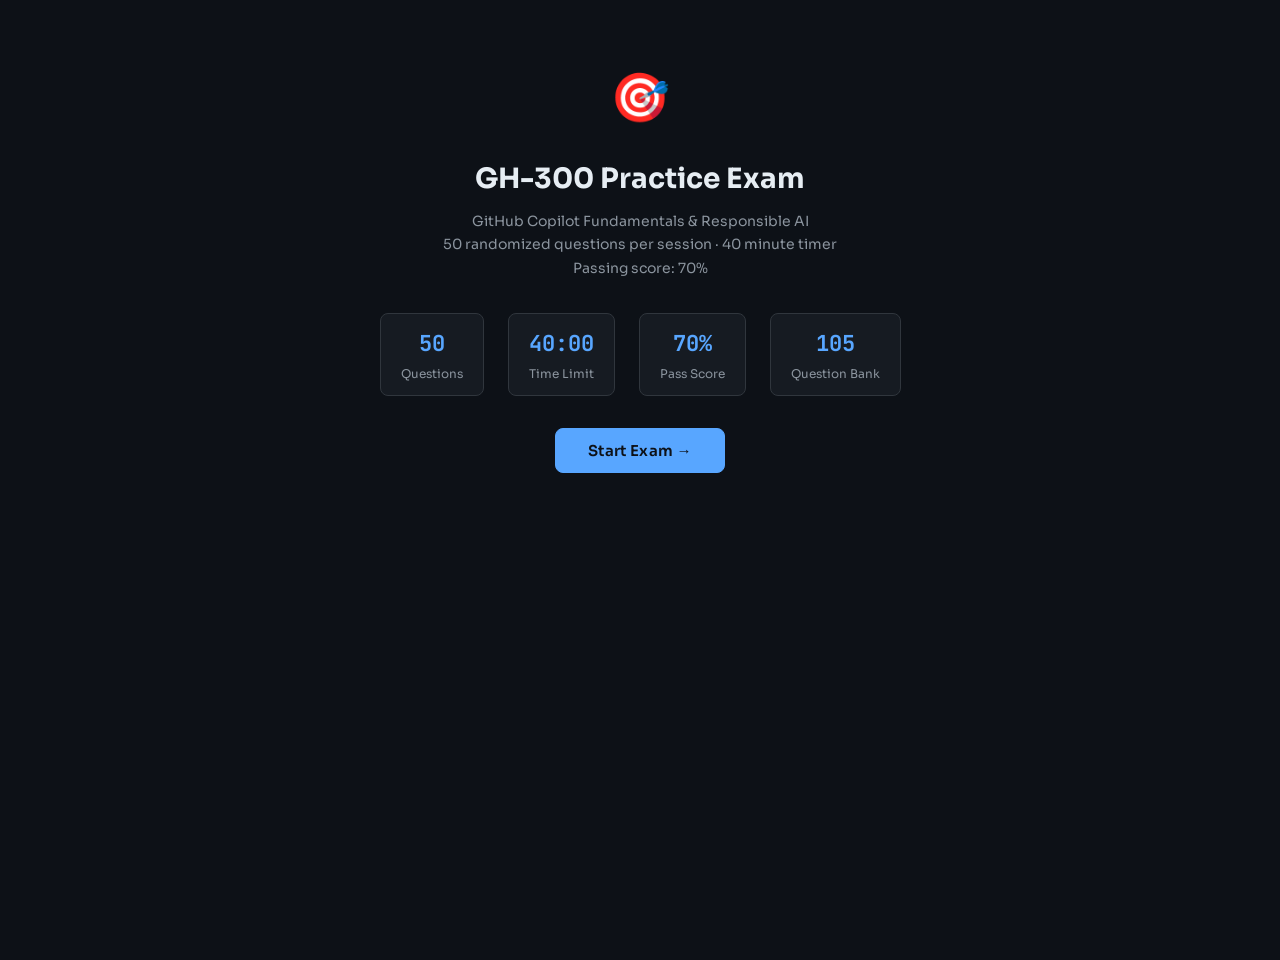
==== exam.html @ 6e31e79d "Initial commit - exam app with questions" ====
<!DOCTYPE html>
<html lang="en">

<head>
  <meta charset="UTF-8">
  <meta name="viewport" content="width=device-width, initial-scale=1.0">
  <title>GH-300 GitHub Copilot Certification Exam</title>
  <style>
    @import url('https://fonts.googleapis.com/css2?family=JetBrains+Mono:wght@400;500;700&family=Sora:wght@300;400;600;700&display=swap');

    :root {
      --bg: #0d1117;
      --surface: #161b22;
      --surface2: #1c2128;
      --border: #30363d;
      --accent: #58a6ff;
      --accent2: #3fb950;
      --danger: #f85149;
      --warning: #e3b341;
      --text: #e6edf3;
      --muted: #8b949e;
      --radius: 8px;
    }

    * {
      box-sizing: border-box;
      margin: 0;
      padding: 0;
    }

    body {
      font-family: 'Sora', sans-serif;
      background: var(--bg);
      color: var(--text);
      min-height: 100vh;
      line-height: 1.6;
    }

    /* ── HEADER ── */
    header {
      background: var(--surface);
      border-bottom: 1px solid var(--border);
      padding: 12px 24px;
      display: flex;
      align-items: center;
      justify-content: space-between;
      position: sticky;
      top: 0;
      z-index: 100;
    }

    .logo {
      font-family: 'JetBrains Mono', monospace;
      font-size: 13px;
      color: var(--muted);
      display: flex;
      align-items: center;
      gap: 8px;
    }

    .logo span {
      color: var(--accent);
      font-weight: 700;
    }

    .header-right {
      display: flex;
      align-items: center;
      gap: 20px;
    }

    /* ── TIMER ── */
    #timer-box {
      font-family: 'JetBrains Mono', monospace;
      font-size: 22px;
      font-weight: 700;
      color: var(--accent2);
      background: var(--surface2);
      border: 1px solid var(--border);
      padding: 6px 16px;
      border-radius: var(--radius);
      letter-spacing: 2px;
      transition: color .3s, border-color .3s;
    }

    #timer-box.warning {
      color: var(--warning);
      border-color: var(--warning);
    }

    #timer-box.danger {
      color: var(--danger);
      border-color: var(--danger);
      animation: pulse 1s infinite;
    }

    @keyframes pulse {

      0%,
      100% {
        opacity: 1
      }

      50% {
        opacity: .5
      }
    }

    /* ── PROGRESS ── */
    .progress-wrap {
      display: flex;
      align-items: center;
      gap: 10px;
      font-size: 13px;
      color: var(--muted);
    }

    .progress-bar-outer {
      width: 120px;
      height: 6px;
      background: var(--border);
      border-radius: 99px;
      overflow: hidden;
    }

    .progress-bar-inner {
      height: 100%;
      background: var(--accent);
      border-radius: 99px;
      transition: width .4s ease;
    }

    /* ── MAIN CONTAINER ── */
    main {
      max-width: 860px;
      margin: 0 auto;
      padding: 32px 20px 80px;
    }

    /* ── QUESTION CARD ── */
    .q-card {
      background: var(--surface);
      border: 1px solid var(--border);
      border-radius: 12px;
      padding: 28px;
      margin-bottom: 20px;
      animation: fadeIn .25s ease;
    }

    @keyframes fadeIn {
      from {
        opacity: 0;
        transform: translateY(6px)
      }

      to {
        opacity: 1;
        transform: none
      }
    }

    .q-header {
      display: flex;
      align-items: flex-start;
      gap: 14px;
      margin-bottom: 18px;
    }

    .q-num {
      font-family: 'JetBrains Mono', monospace;
      font-size: 11px;
      font-weight: 700;
      color: var(--accent);
      background: rgba(88, 166, 255, .12);
      border: 1px solid rgba(88, 166, 255, .25);
      border-radius: 5px;
      padding: 3px 8px;
      white-space: nowrap;
      margin-top: 2px;
    }

    .q-text {
      font-size: 15px;
      font-weight: 600;
      color: var(--text);
      line-height: 1.55;
      flex: 1;
    }

    .q-badge {
      font-size: 10px;
      background: rgba(227, 179, 65, .15);
      color: var(--warning);
      border: 1px solid rgba(227, 179, 65, .3);
      border-radius: 4px;
      padding: 2px 7px;
      white-space: nowrap;
      margin-top: 3px;
      font-weight: 600;
    }

    /* ── OPTIONS ── */
    .options {
      display: flex;
      flex-direction: column;
      gap: 9px;
    }

    .option {
      display: flex;
      align-items: center;
      gap: 12px;
      padding: 11px 14px;
      border: 1px solid var(--border);
      border-radius: var(--radius);
      cursor: pointer;
      transition: all .18s ease;
      user-select: none;
      font-size: 14px;
      color: var(--text);
      background: var(--bg);
    }

    .option:hover {
      border-color: var(--accent);
      background: rgba(88, 166, 255, .05);
    }

    .option-letter {
      font-family: 'JetBrains Mono', monospace;
      font-size: 12px;
      font-weight: 700;
      width: 22px;
      height: 22px;
      border-radius: 5px;
      border: 1px solid var(--border);
      display: flex;
      align-items: center;
      justify-content: center;
      flex-shrink: 0;
      color: var(--muted);
      transition: all .18s;
    }

    .option.selected {
      border-color: var(--accent);
      background: rgba(88, 166, 255, .1);
    }

    .option.selected .option-letter {
      background: var(--accent);
      border-color: var(--accent);
      color: #fff;
    }

    /* Post-submit states */
    .option.correct {
      border-color: var(--accent2);
      background: rgba(63, 185, 80, .12);
      cursor: default;
    }

    .option.correct .option-letter {
      background: var(--accent2);
      border-color: var(--accent2);
      color: #fff;
    }

    .option.wrong {
      border-color: var(--danger);
      background: rgba(248, 81, 73, .1);
      cursor: default;
    }

    .option.wrong .option-letter {
      background: var(--danger);
      border-color: var(--danger);
      color: #fff;
    }

    .option.disabled {
      cursor: default;
      pointer-events: none;
    }

    /* ── REVEAL BUTTON ── */
    .btn-reveal {
      background: rgba(227, 179, 65, .15);
      color: var(--warning);
      border-color: var(--warning);
    }

    .btn-reveal:hover {
      background: rgba(227, 179, 65, .25);
    }

    .option.missed {
      border-color: var(--accent2);
      background: rgba(63, 185, 80, .06);
      cursor: default;
    }

    .option.missed .option-letter {
      border-color: var(--accent2);
      color: var(--accent2);
    }

    /* ── NAVIGATION ── */
    .nav-row {
      display: flex;
      align-items: center;
      justify-content: space-between;
      gap: 12px;
      margin-top: 24px;
      flex-wrap: wrap;
    }

    .btn {
      font-family: 'Sora', sans-serif;
      font-size: 13px;
      font-weight: 600;
      padding: 9px 20px;
      border-radius: var(--radius);
      border: 1px solid transparent;
      cursor: pointer;
      transition: all .18s;
      letter-spacing: .3px;
    }

    .btn-outline {
      background: transparent;
      border-color: var(--border);
      color: var(--muted);
    }

    .btn-outline:hover {
      border-color: var(--text);
      color: var(--text);
    }

    .btn-outline:disabled {
      opacity: .35;
      cursor: not-allowed;
    }

    .btn-primary {
      background: var(--accent);
      color: #0d1117;
      border-color: var(--accent);
    }

    .btn-primary:hover {
      background: #79c0ff;
    }

    .btn-primary:disabled {
      opacity: .35;
      cursor: not-allowed;
    }

    .btn-danger {
      background: var(--danger);
      color: #fff;
      border-color: var(--danger);
    }

    .btn-danger:hover {
      background: #ff6b63;
    }

    .btn-success {
      background: var(--accent2);
      color: #0d1117;
      border-color: var(--accent2);
    }

    .btn-success:hover {
      background: #56d364;
    }

    /* ── QUESTION MAP ── */
    .q-map {
      background: var(--surface);
      border: 1px solid var(--border);
      border-radius: 12px;
      padding: 20px;
      margin-bottom: 20px;
    }

    .q-map h3 {
      font-size: 12px;
      color: var(--muted);
      text-transform: uppercase;
      letter-spacing: 1px;
      margin-bottom: 12px;
      font-weight: 600;
    }

    .q-map-grid {
      display: flex;
      flex-wrap: wrap;
      gap: 6px;
    }

    .q-dot {
      width: 28px;
      height: 28px;
      border-radius: 5px;
      border: 1px solid var(--border);
      display: flex;
      align-items: center;
      justify-content: center;
      font-family: 'JetBrains Mono', monospace;
      font-size: 10px;
      font-weight: 700;
      cursor: pointer;
      color: var(--muted);
      transition: all .15s;
      background: var(--bg);
    }

    .q-dot:hover {
      border-color: var(--accent);
      color: var(--accent);
    }

    .q-dot.answered {
      background: rgba(88, 166, 255, .15);
      border-color: var(--accent);
      color: var(--accent);
    }

    .q-dot.current {
      background: var(--accent);
      border-color: var(--accent);
      color: #0d1117;
    }

    .q-dot.correct-dot {
      background: rgba(63, 185, 80, .2);
      border-color: var(--accent2);
      color: var(--accent2);
    }

    .q-dot.wrong-dot {
      background: rgba(248, 81, 73, .15);
      border-color: var(--danger);
      color: var(--danger);
    }

    /* ── EXPLANATION BOX ── */
    .explanation {
      margin-top: 16px;
      padding: 14px 16px;
      border-radius: var(--radius);
      border-left: 3px solid var(--accent2);
      background: rgba(63, 185, 80, .07);
      font-size: 13px;
      color: #c9d1d9;
      line-height: 1.6;
      animation: fadeIn .3s ease;
    }

    .explanation strong {
      display: block;
      color: var(--accent2);
      font-size: 11px;
      text-transform: uppercase;
      letter-spacing: 1px;
      margin-bottom: 5px;
      font-weight: 700;
    }

    /* ── RESULTS SCREEN ── */
    #results-screen {
      display: none;
      max-width: 760px;
      margin: 0 auto;
      padding: 40px 20px 80px;
    }

    .score-card {
      background: var(--surface);
      border: 1px solid var(--border);
      border-radius: 16px;
      padding: 40px;
      text-align: center;
      margin-bottom: 32px;
    }

    .score-label {
      font-size: 12px;
      text-transform: uppercase;
      letter-spacing: 2px;
      color: var(--muted);
      margin-bottom: 12px;
    }

    .score-value {
      font-family: 'JetBrains Mono', monospace;
      font-size: 72px;
      font-weight: 700;
      line-height: 1;
      margin-bottom: 8px;
    }

    .score-value.pass {
      color: var(--accent2);
    }

    .score-value.fail {
      color: var(--danger);
    }

    .score-sub {
      font-size: 15px;
      color: var(--muted);
      margin-bottom: 24px;
    }

    .score-stats {
      display: flex;
      justify-content: center;
      gap: 32px;
      flex-wrap: wrap;
    }

    .stat-item {
      text-align: center;
    }

    .stat-val {
      font-family: 'JetBrains Mono', monospace;
      font-size: 26px;
      font-weight: 700;
      display: block;
    }

    .stat-lbl {
      font-size: 12px;
      color: var(--muted);
      margin-top: 2px;
    }

    /* Review list */
    .review-header {
      font-size: 13px;
      font-weight: 600;
      color: var(--muted);
      text-transform: uppercase;
      letter-spacing: 1px;
      margin-bottom: 14px;
      display: flex;
      align-items: center;
      gap: 8px;
    }

    .review-header span {
      background: var(--danger);
      color: #fff;
      border-radius: 99px;
      font-size: 11px;
      padding: 1px 8px;
    }

    .review-item {
      background: var(--surface);
      border: 1px solid var(--border);
      border-radius: 10px;
      padding: 18px;
      margin-bottom: 12px;
    }

    .review-q {
      font-size: 14px;
      font-weight: 600;
      color: var(--text);
      margin-bottom: 12px;
      display: flex;
      gap: 10px;
    }

    .review-q-num {
      font-family: 'JetBrains Mono', monospace;
      font-size: 11px;
      color: var(--accent);
      background: rgba(88, 166, 255, .12);
      border: 1px solid rgba(88, 166, 255, .2);
      border-radius: 4px;
      padding: 2px 7px;
      white-space: nowrap;
      margin-top: 2px;
      flex-shrink: 0;
    }

    .review-row {
      display: flex;
      gap: 8px;
      font-size: 13px;
      margin-bottom: 5px;
      align-items: flex-start;
    }

    .review-badge {
      font-size: 10px;
      font-weight: 700;
      padding: 2px 7px;
      border-radius: 4px;
      white-space: nowrap;
      flex-shrink: 0;
      margin-top: 1px;
    }

    .badge-wrong {
      background: rgba(248, 81, 73, .15);
      color: var(--danger);
    }

    .badge-correct {
      background: rgba(63, 185, 80, .15);
      color: var(--accent2);
    }

    .review-expl {
      font-size: 12px;
      color: var(--muted);
      margin-top: 10px;
      padding-top: 10px;
      border-top: 1px solid var(--border);
      line-height: 1.6;
    }

    /* ── MODAL ── */
    .modal-overlay {
      display: none;
      position: fixed;
      inset: 0;
      background: rgba(0, 0, 0, .7);
      z-index: 200;
      align-items: center;
      justify-content: center;
    }

    .modal-overlay.active {
      display: flex;
    }

    .modal {
      background: var(--surface);
      border: 1px solid var(--border);
      border-radius: 14px;
      padding: 32px;
      max-width: 440px;
      width: 90%;
      text-align: center;
    }

    .modal h2 {
      font-size: 20px;
      margin-bottom: 10px;
    }

    .modal p {
      color: var(--muted);
      font-size: 14px;
      margin-bottom: 24px;
    }

    .modal-btns {
      display: flex;
      gap: 12px;
      justify-content: center;
    }

    /* ── START SCREEN ── */
    #start-screen {
      max-width: 600px;
      margin: 60px auto;
      padding: 0 20px;
      text-align: center;
    }

    .start-icon {
      font-size: 48px;
      margin-bottom: 20px;
    }

    #start-screen h1 {
      font-size: 28px;
      font-weight: 700;
      margin-bottom: 8px;
    }

    #start-screen p {
      color: var(--muted);
      font-size: 14px;
      margin-bottom: 32px;
      line-height: 1.7;
    }

    .start-meta {
      display: flex;
      justify-content: center;
      gap: 24px;
      flex-wrap: wrap;
      margin-bottom: 32px;
    }

    .meta-item {
      background: var(--surface);
      border: 1px solid var(--border);
      border-radius: var(--radius);
      padding: 12px 20px;
      text-align: center;
    }

    .meta-val {
      font-family: 'JetBrains Mono', monospace;
      font-size: 22px;
      font-weight: 700;
      color: var(--accent);
      display: block;
    }

    .meta-lbl {
      font-size: 12px;
      color: var(--muted);
      margin-top: 3px;
    }

    /* ── SCROLLBAR ── */
    ::-webkit-scrollbar {
      width: 6px;
    }

    ::-webkit-scrollbar-track {
      background: var(--bg);
    }

    ::-webkit-scrollbar-thumb {
      background: var(--border);
      border-radius: 3px;
    }

    /* ── RESPONSIVE ── */
    @media(max-width:600px) {
      .q-card {
        padding: 18px;
      }

      header {
        padding: 10px 14px;
      }

      .score-value {
        font-size: 52px;
      }

      #timer-box {
        font-size: 17px;
      }
    }
  </style>
</head>

<body>

  <!-- ═══════════════ START SCREEN ═══════════════ -->
  <div id="start-screen">
    <div class="start-icon">🎯</div>
    <h1>GH-300 Practice Exam</h1>
    <p>GitHub Copilot Fundamentals &amp; Responsible AI<br>
      50 randomized questions per session · 40 minute timer<br>
      Passing score: 70%</p>

    <div class="start-meta">
      <div class="meta-item">
        <span class="meta-val">50</span>
        <div class="meta-lbl">Questions</div>
      </div>
      <div class="meta-item">
        <span class="meta-val">40:00</span>
        <div class="meta-lbl">Time Limit</div>
      </div>
      <div class="meta-item">
        <span class="meta-val">70%</span>
        <div class="meta-lbl">Pass Score</div>
      </div>
      <div class="meta-item">
        <span class="meta-val">105</span>
        <div class="meta-lbl">Question Bank</div>
      </div>
    </div>

    <button class="btn btn-primary" id="start-btn" style="font-size:15px;padding:12px 32px;">
      Start Exam →
    </button>
  </div>

  <!-- ═══════════════ EXAM SCREEN ═══════════════ -->
  <div id="exam-screen" style="display:none">
    <header>
      <div class="logo">GH<span>-300</span> · Practice Exam</div>
      <div class="header-right">
        <div class="progress-wrap">
          <span id="progress-label">0 / 50</span>
          <div class="progress-bar-outer">
            <div class="progress-bar-inner" id="progress-bar" style="width:0%"></div>
          </div>
        </div>
        <div id="timer-box">40:00</div>
        <button class="btn btn-outline" id="submit-btn" style="color:#f85149;border-color:#f85149">Submit Exam</button>
      </div>
    </header>

    <main id="exam-main">
      <!-- Question map -->
      <div class="q-map">
        <h3>Question Navigator</h3>
        <div class="q-map-grid" id="q-map-grid"></div>
      </div>

      <!-- Question card -->
      <div class="q-card" id="q-card">
        <div class="q-header">
          <span class="q-num" id="q-num">Q1</span>
          <span class="q-text" id="q-text"></span>
          <span class="q-badge" id="q-badge" style="display:none">Choose Multiple</span>
        </div>
        <div class="options" id="options-list"></div>
        <div id="explanation-box"></div>
      </div>

      <!-- Nav -->
      <div class="nav-row">
        <button class="btn btn-outline" id="prev-btn">← Previous</button>
        <div style="display:flex;gap:10px">
          <button class="btn btn-outline" id="flag-btn">🚩 Flag</button>
          <button class="btn btn-success" id="check-btn" style="display:none">✅ Check Answer</button>
          <button class="btn btn-reveal" id="reveal-btn">💡 Reveal Answer</button>
          <button class="btn btn-primary" id="next-btn">Next →</button>
        </div>
      </div>
    </main>
  </div>

  <!-- ═══════════════ RESULTS SCREEN ═══════════════ -->
  <div id="results-screen">
    <div class="score-card">
      <div class="score-label">Your Score</div>
      <div class="score-value" id="score-pct"></div>
      <div class="score-sub" id="score-sub"></div>
      <div class="score-stats">
        <div class="stat-item">
          <span class="stat-val" id="stat-correct" style="color:var(--accent2)"></span>
          <div class="stat-lbl">Correct</div>
        </div>
        <div class="stat-item">
          <span class="stat-val" id="stat-wrong" style="color:var(--danger)"></span>
          <div class="stat-lbl">Incorrect</div>
        </div>
        <div class="stat-item">
          <span class="stat-val" id="stat-time" style="color:var(--accent)"></span>
          <div class="stat-lbl">Time Used</div>
        </div>
      </div>
    </div>
    <div style="display:flex;gap:12px;justify-content:center;margin-bottom:32px;flex-wrap:wrap">
      <button class="btn btn-primary" onclick="location.reload()">🔄 New Exam</button>
      <button class="btn btn-outline" id="toggle-review-btn" onclick="toggleReview()">📋 Show Wrong Answers</button>
    </div>
    <div id="review-panel" style="display:none">
      <div class="review-header">Wrong Answers <span id="wrong-count"></span></div>
      <div id="review-list"></div>
    </div>
  </div>

  <!-- ═══════════════ MODALS ═══════════════ -->
  <div class="modal-overlay" id="submit-modal">
    <div class="modal">
      <h2>Submit Exam?</h2>
      <p id="submit-modal-body">Are you sure you want to submit? You cannot change answers after submission.</p>
      <div class="modal-btns">
        <button class="btn btn-outline" onclick="closeModal('submit-modal')">Cancel</button>
        <button class="btn btn-danger" onclick="finalizeExam()">Submit</button>
      </div>
    </div>
  </div>

  <div class="modal-overlay" id="timeout-modal">
    <div class="modal">
      <h2>⏰ Time's Up!</h2>
      <p>Your 40 minutes are over. Your exam has been automatically submitted.</p>
      <div class="modal-btns">
        <button class="btn btn-primary" onclick="finalizeExam()">See Results</button>
      </div>
    </div>
  </div>

  <script>
    // ════════════════════════════════════
    //  STATE
    // ════════════════════════════════════
    let ALL_QUESTIONS = [];
    let questions = [];   // 50 selected
    let current = 0;
    let answers = {};   // index → Set of option indices
    let flagged = new Set();
    let checked = {};   // index → true (individually checked/revealed)
    let submitted = false;
    let timerSeconds = 40 * 60;
    let timerInterval = null;
    let startTime = null;

    // ════════════════════════════════════
    //  LOAD JSON
    // ════════════════════════════════════
    async function loadQuestions() {
      try {
        const r = await fetch('questions.json');
        ALL_QUESTIONS = await r.json();
      } catch (e) {
        // fallback: inline small set if fetch fails (e.g. file:// protocol)
        console.warn('Could not fetch questions.json – using bundled fallback');
        ALL_QUESTIONS = FALLBACK_QUESTIONS;
      }
    }

    // ════════════════════════════════════
    //  SHUFFLE & PICK 50
    // ════════════════════════════════════
    function shuffle(arr) {
      const a = [...arr];
      for (let i = a.length - 1; i > 0; i--) {
        const j = Math.floor(Math.random() * (i + 1));
        [a[i], a[j]] = [a[j], a[i]];
      }
      return a;
    }

    function pickQuestions() {
      const pool = shuffle(ALL_QUESTIONS);
      questions = pool.slice(0, Math.min(50, pool.length));
    }

    // ════════════════════════════════════
    //  TIMER
    // ════════════════════════════════════
    function startTimer() {
      startTime = Date.now();
      timerInterval = setInterval(() => {
        timerSeconds--;
        updateTimerDisplay();
        if (timerSeconds <= 0) {
          clearInterval(timerInterval);
          document.getElementById('timeout-modal').classList.add('active');
        }
      }, 1000);
    }

    function updateTimerDisplay() {
      const m = Math.floor(timerSeconds / 60);
      const s = timerSeconds % 60;
      const box = document.getElementById('timer-box');
      box.textContent = `${String(m).padStart(2, '0')}:${String(s).padStart(2, '0')}`;
      box.classList.remove('warning', 'danger');
      if (timerSeconds <= 120) box.classList.add('danger');
      else if (timerSeconds <= 300) box.classList.add('warning');
    }

    function getElapsed() {
      const total = 40 * 60;
      const remaining = timerSeconds;
      const used = total - remaining;
      const m = Math.floor(used / 60);
      const s = used % 60;
      return `${m}m ${s}s`;
    }

    // ════════════════════════════════════
    //  RENDER
    // ════════════════════════════════════
    function render() {
      const q = questions[current];
      const isMulti = Array.isArray(q.answer);

      // header
      document.getElementById('q-num').textContent = `Q${current + 1}`;
      document.getElementById('q-text').textContent = q.question;
      const badge = document.getElementById('q-badge');
      badge.style.display = isMulti ? 'block' : 'none';

      // progress
      const answered = Object.keys(answers).length;
      document.getElementById('progress-label').textContent = `${answered} / ${questions.length}`;
      document.getElementById('progress-bar').style.width = `${(answered / questions.length) * 100}%`;

      // options
      const container = document.getElementById('options-list');
      container.innerHTML = '';
      const letters = 'ABCDE';
      const sel = answers[current] || new Set();
      const isChecked = submitted || checked[current];

      q.options.forEach((opt, i) => {
        const div = document.createElement('div');
        div.className = 'option';
        if (sel.has(i)) div.classList.add('selected');

        if (isChecked) {
          div.classList.add('disabled');
          const correctArr = isMulti ? q.answer : [q.answer];
          if (correctArr.includes(i) && sel.has(i)) div.classList.add('correct');
          if (!correctArr.includes(i) && sel.has(i)) div.classList.add('wrong');
          if (correctArr.includes(i) && !sel.has(i)) div.classList.add('missed');
        } else {
          div.addEventListener('click', () => selectOption(i, isMulti));
        }

        div.innerHTML = `
      <span class="option-letter">${letters[i]}</span>
      <span>${opt}</span>
    `;
        container.appendChild(div);
      });

      // explanation (after check or submit)
      const exBox = document.getElementById('explanation-box');
      if (isChecked && q.explanation) {
        exBox.innerHTML = `<div class="explanation"><strong>Explanation</strong>${q.explanation}</div>`;
      } else {
        exBox.innerHTML = '';
      }

      // reveal button visibility
      document.getElementById('reveal-btn').style.display = isChecked ? 'none' : '';

      // check button visibility (only for multi-select, unanswered questions)
      const checkBtn = document.getElementById('check-btn');
      const hasSelection = answers[current] && answers[current].size > 0;
      checkBtn.style.display = (isMulti && !isChecked && hasSelection) ? '' : 'none';

      // flag btn
      document.getElementById('flag-btn').textContent = flagged.has(current) ? '🚩 Flagged' : '🚩 Flag';

      // prev/next
      document.getElementById('prev-btn').disabled = current === 0;
      document.getElementById('next-btn').textContent = current === questions.length - 1 ? 'Finish →' : 'Next →';

      // nav map
      updateMap();
    }

    function selectOption(i, isMulti) {
      if (submitted || checked[current]) return;
      if (!answers[current]) answers[current] = new Set();
      if (isMulti) {
        if (answers[current].has(i)) answers[current].delete(i);
        else answers[current].add(i);
        // Don't auto-check multi-select; user clicks 'Check Answer' when ready
      } else {
        answers[current] = new Set([i]);
        // Immediately check for single-answer questions
        checkAnswer(current);
        return;
      }
      render();
    }

    function checkAnswer(qIndex) {
      checked[qIndex] = true;
      render();
    }

    function revealAnswer(qIndex) {
      checked[qIndex] = true;
      // Don't record any user answer — leave it as unanswered
      render();
    }

    function updateMap() {
      const grid = document.getElementById('q-map-grid');
      grid.innerHTML = '';
      questions.forEach((q, idx) => {
        const dot = document.createElement('div');
        dot.className = 'q-dot';
        dot.textContent = idx + 1;
        dot.title = `Q${idx + 1}${flagged.has(idx) ? ' 🚩' : ''}`;

        if (submitted || checked[idx]) {
          const isMulti = Array.isArray(q.answer);
          const correctArr = isMulti ? q.answer : [q.answer];
          const sel = answers[idx] || new Set();
          const isRight = sel.size > 0 && correctArr.every(c => sel.has(c)) && sel.size === correctArr.length;
          dot.classList.add(isRight ? 'correct-dot' : 'wrong-dot');
        } else {
          if (idx === current) dot.classList.add('current');
          else if (answers[idx] && answers[idx].size > 0) dot.classList.add('answered');
        }

        dot.addEventListener('click', () => { current = idx; render(); });
        grid.appendChild(dot);
      });
    }

    // ════════════════════════════════════
    //  NAVIGATION
    // ════════════════════════════════════
    document.getElementById('prev-btn').addEventListener('click', () => {
      if (current > 0) { current--; render(); }
    });

    document.getElementById('next-btn').addEventListener('click', () => {
      if (current < questions.length - 1) { current++; render(); }
      else if (!submitted) openModal('submit-modal');
    });

    document.getElementById('flag-btn').addEventListener('click', () => {
      if (flagged.has(current)) flagged.delete(current);
      else flagged.add(current);
      render();
    });

    document.getElementById('reveal-btn').addEventListener('click', () => {
      if (!checked[current]) revealAnswer(current);
    });

    document.getElementById('check-btn').addEventListener('click', () => {
      if (!checked[current] && answers[current] && answers[current].size > 0) {
        checkAnswer(current);
      }
    });

    document.getElementById('submit-btn').addEventListener('click', () => {
      const unanswered = questions.length - Object.keys(answers).length;
      const body = unanswered > 0
        ? `You have ${unanswered} unanswered question${unanswered > 1 ? 's' : ''}. Submit anyway?`
        : 'All questions answered. Ready to submit?';
      document.getElementById('submit-modal-body').textContent = body;
      openModal('submit-modal');
    });

    function openModal(id) { document.getElementById(id).classList.add('active'); }
    function closeModal(id) { document.getElementById(id).classList.remove('active'); }

    // ════════════════════════════════════
    //  FINALIZE
    // ════════════════════════════════════
    function finalizeExam() {
      clearInterval(timerInterval);
      submitted = true;
      closeModal('submit-modal');
      closeModal('timeout-modal');
      showResults();
    }

    function isCorrect(q, sel) {
      if (!sel || sel.size === 0) return false;
      const correctArr = Array.isArray(q.answer) ? q.answer : [q.answer];
      if (sel.size !== correctArr.length) return false;
      return correctArr.every(c => sel.has(c));
    }

    function showResults() {
      document.getElementById('exam-screen').style.display = 'none';
      const rs = document.getElementById('results-screen');
      rs.style.display = 'block';

      let correct = 0;
      const wrongItems = [];

      questions.forEach((q, idx) => {
        const sel = answers[idx] || new Set();
        if (isCorrect(q, sel)) {
          correct++;
        } else {
          wrongItems.push({ q, idx, sel });
        }
      });

      const pct = Math.round((correct / questions.length) * 100);
      const pass = pct >= 70;

      document.getElementById('score-pct').textContent = pct + '%';
      document.getElementById('score-pct').className = 'score-value ' + (pass ? 'pass' : 'fail');
      document.getElementById('score-sub').textContent = pass
        ? '🎉 Congratulations! You passed the exam.'
        : '❌ You did not reach the 70% passing threshold.';
      document.getElementById('stat-correct').textContent = correct;
      document.getElementById('stat-wrong').textContent = questions.length - correct;
      document.getElementById('stat-time').textContent = getElapsed();

      // Build review list
      document.getElementById('wrong-count').textContent = wrongItems.length;
      const list = document.getElementById('review-list');
      list.innerHTML = '';
      const letters = 'ABCDE';

      wrongItems.forEach(({ q, idx, sel }) => {
        const isMulti = Array.isArray(q.answer);
        const correctArr = isMulti ? q.answer : [q.answer];

        const item = document.createElement('div');
        item.className = 'review-item';

        const yourAnswer = sel.size > 0
          ? [...sel].map(i => `${letters[i]}. ${q.options[i]}`).join(', ')
          : 'Not answered';
        const correctAnswer = correctArr.map(i => `${letters[i]}. ${q.options[i]}`).join(', ');

        item.innerHTML = `
      <div class="review-q">
        <span class="review-q-num">Q${idx + 1}</span>
        <span>${q.question}</span>
      </div>
      <div class="review-row">
        <span class="review-badge badge-wrong">Your Answer</span>
        <span style="font-size:13px;color:var(--danger)">${yourAnswer}</span>
      </div>
      <div class="review-row">
        <span class="review-badge badge-correct">Correct</span>
        <span style="font-size:13px;color:var(--accent2)">${correctAnswer}</span>
      </div>
      ${q.explanation ? `<div class="review-expl">${q.explanation}</div>` : ''}
    `;
        list.appendChild(item);
      });
    }

    let reviewOpen = false;
    function toggleReview() {
      reviewOpen = !reviewOpen;
      document.getElementById('review-panel').style.display = reviewOpen ? 'block' : 'none';
      document.getElementById('toggle-review-btn').textContent = reviewOpen
        ? '📋 Hide Wrong Answers' : '📋 Show Wrong Answers';
    }

    // ════════════════════════════════════
    //  START
    // ════════════════════════════════════
    document.getElementById('start-btn').addEventListener('click', async () => {
      document.getElementById('start-screen').style.display = 'none';
      await loadQuestions();
      pickQuestions();
      answers = {};
      checked = {};
      flagged = new Set();
      current = 0;
      submitted = false;
      timerSeconds = 40 * 60;
      document.getElementById('exam-screen').style.display = 'block';
      render();
      startTimer();
    });

    // ════════════════════════════════════
    //  FALLBACK QUESTIONS (if JSON fails)
    // ════════════════════════════════════
    const FALLBACK_QUESTIONS = [
      {
        "id": 1, "question": "Which Microsoft ethical AI principle ensures AI systems treat all people equally?",
        "options": ["Privacy and Security", "Fairness", "Reliability and Safety", "Inclusiveness"],
        "answer": 1, "explanation": "Fairness focuses on non-discrimination and equal treatment."
      },
      {
        "id": 2, "question": "What is zero-shot prompting?",
        "options": ["Giving many examples", "Only giving a question with no examples", "Giving algorithm examples", "Giving as little context as possible"],
        "answer": 1, "explanation": "Zero-shot prompting provides only the task instruction, no examples."
      }
    ];
  </script>
</body>

</html>
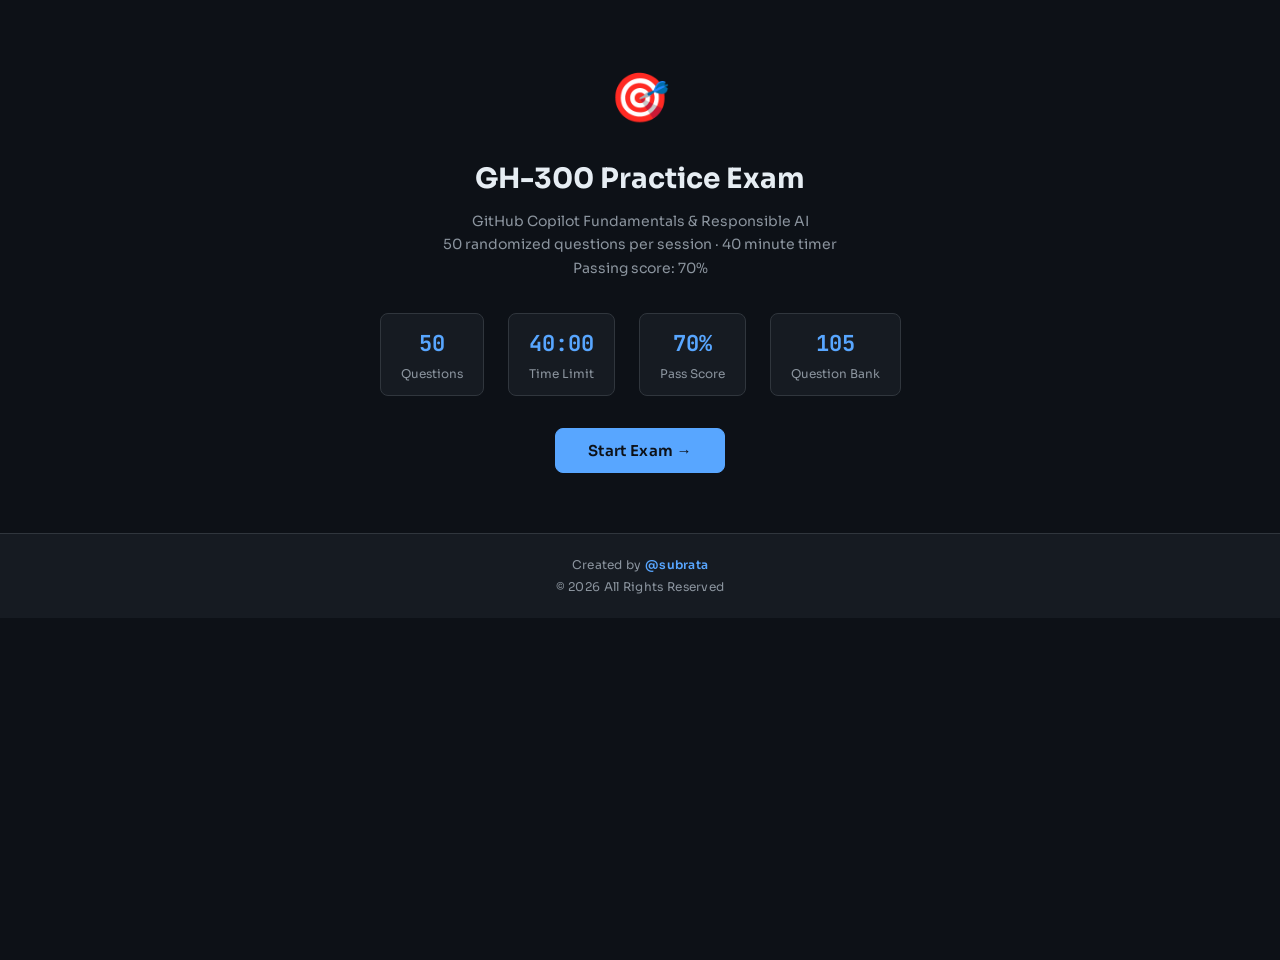
==== commit cd1b70d2: "Add footer with creator credit and increase font size" ====
--- a/exam.html
+++ b/exam.html
@@ -30,6 +30,7 @@
 
     body {
       font-family: 'Sora', sans-serif;
+      font-size: 16px;
       background: var(--bg);
       color: var(--text);
       min-height: 100vh;
@@ -740,6 +741,23 @@
     ::-webkit-scrollbar-thumb {
       background: var(--border);
       border-radius: 3px;
+    }
+
+    /* ── FOOTER ── */
+    .site-footer {
+      background: var(--surface);
+      border-top: 1px solid var(--border);
+      padding: 20px 24px;
+      text-align: center;
+      font-size: 12px;
+      color: var(--muted);
+      letter-spacing: 0.3px;
+      line-height: 1.8;
+    }
+
+    .site-footer .creator {
+      color: var(--accent);
+      font-weight: 600;
     }
 
     /* ── RESPONSIVE ── */
@@ -1269,6 +1287,11 @@
       }
     ];
   </script>
+
+  <footer class="site-footer">
+    Created by <span class="creator">@subrata</span><br>
+    © 2026 All Rights Reserved
+  </footer>
 </body>
 
 </html>
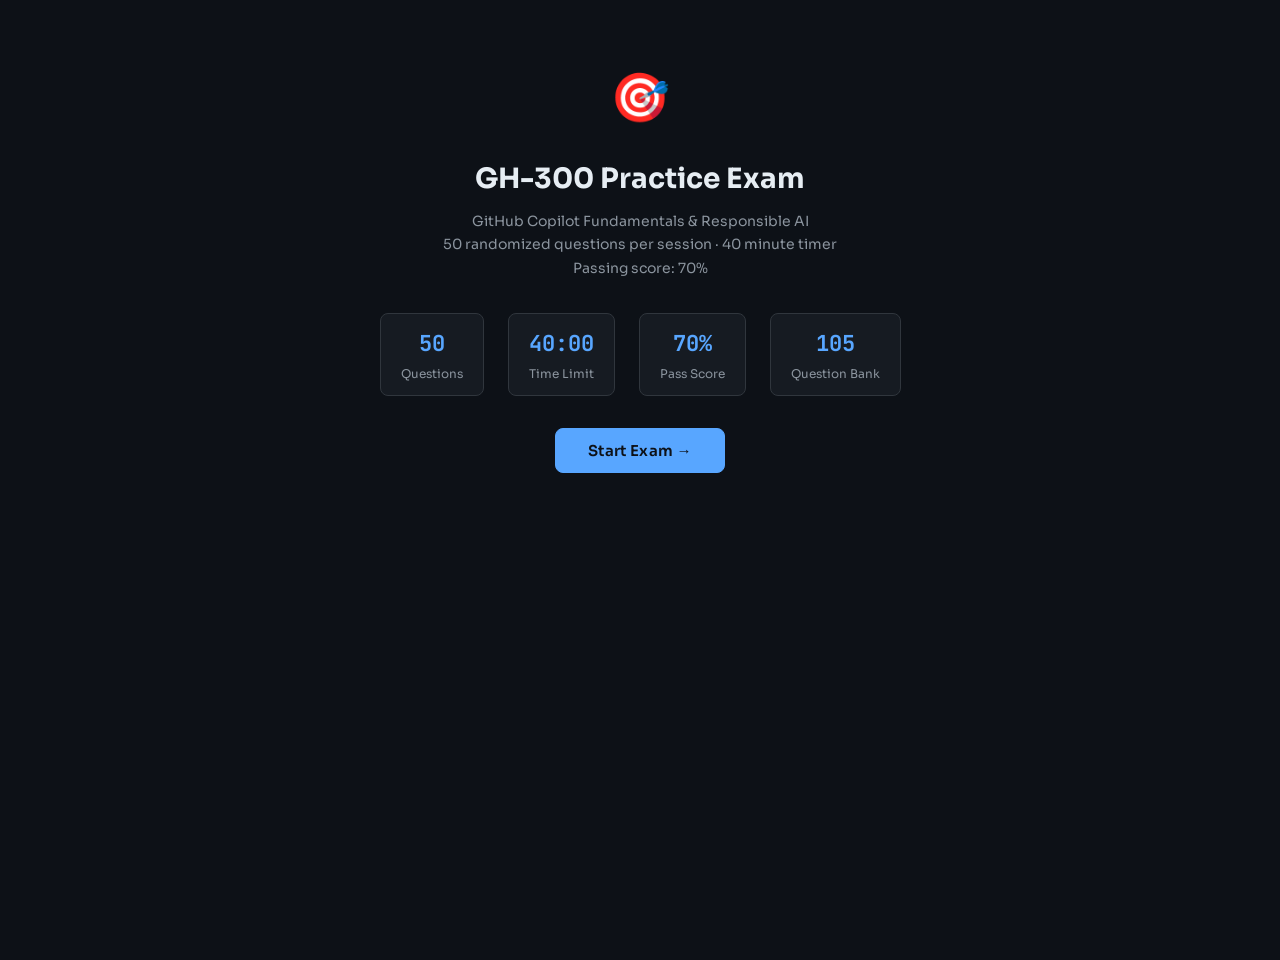
==== commit 66a69f3c: "Revert "Add footer with creator credit and increase font size" This reverts commit cd1b70d2b848a6124" ====
--- a/exam.html
+++ b/exam.html
@@ -30,7 +30,6 @@
 
     body {
       font-family: 'Sora', sans-serif;
-      font-size: 16px;
       background: var(--bg);
       color: var(--text);
       min-height: 100vh;
@@ -741,23 +740,6 @@
     ::-webkit-scrollbar-thumb {
       background: var(--border);
       border-radius: 3px;
-    }
-
-    /* ── FOOTER ── */
-    .site-footer {
-      background: var(--surface);
-      border-top: 1px solid var(--border);
-      padding: 20px 24px;
-      text-align: center;
-      font-size: 12px;
-      color: var(--muted);
-      letter-spacing: 0.3px;
-      line-height: 1.8;
-    }
-
-    .site-footer .creator {
-      color: var(--accent);
-      font-weight: 600;
     }
 
     /* ── RESPONSIVE ── */
@@ -1287,11 +1269,6 @@
       }
     ];
   </script>
-
-  <footer class="site-footer">
-    Created by <span class="creator">@subrata</span><br>
-    © 2026 All Rights Reserved
-  </footer>
 </body>
 
 </html>
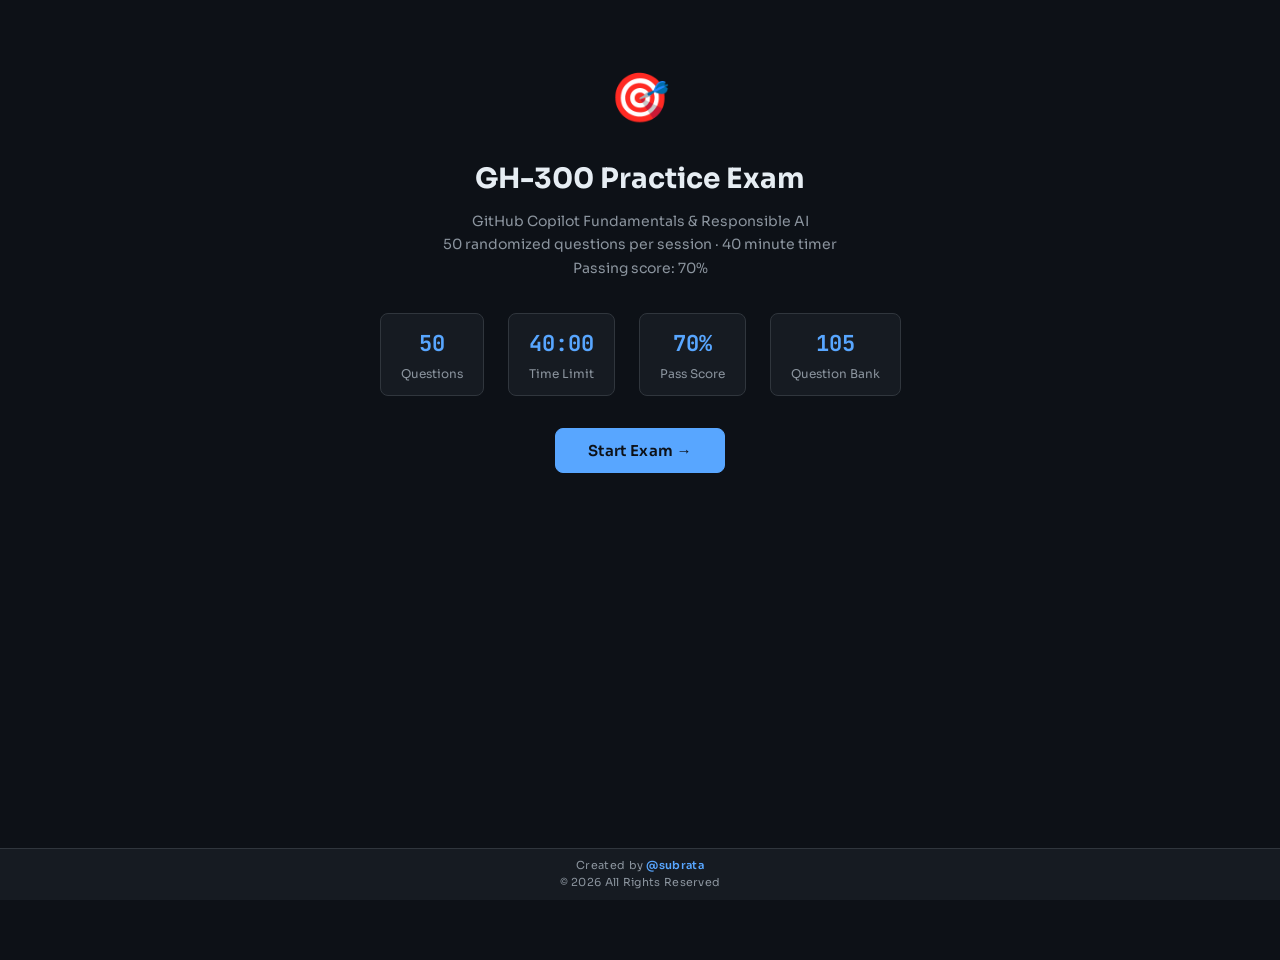
==== commit d6aa93ab: "Add fixed footer and increase global font size" ====
--- a/exam.html
+++ b/exam.html
@@ -30,10 +30,12 @@
 
     body {
       font-family: 'Sora', sans-serif;
+      font-size: 16px;
       background: var(--bg);
       color: var(--text);
       min-height: 100vh;
       line-height: 1.6;
+      padding-bottom: 48px;
     }
 
     /* ── HEADER ── */
@@ -740,6 +742,28 @@
     ::-webkit-scrollbar-thumb {
       background: var(--border);
       border-radius: 3px;
+    }
+
+    /* ── FOOTER ── */
+    .site-footer {
+      position: fixed;
+      bottom: 0;
+      left: 0;
+      right: 0;
+      z-index: 99;
+      background: var(--surface);
+      border-top: 1px solid var(--border);
+      padding: 8px 24px;
+      text-align: center;
+      font-size: 11px;
+      color: var(--muted);
+      letter-spacing: 0.3px;
+      line-height: 1.6;
+    }
+
+    .site-footer .creator {
+      color: var(--accent);
+      font-weight: 600;
     }
 
     /* ── RESPONSIVE ── */
@@ -1269,6 +1293,11 @@
       }
     ];
   </script>
+
+  <footer class="site-footer">
+    Created by <span class="creator">@subrata</span><br>
+    © 2026 All Rights Reserved
+  </footer>
 </body>
 
 </html>
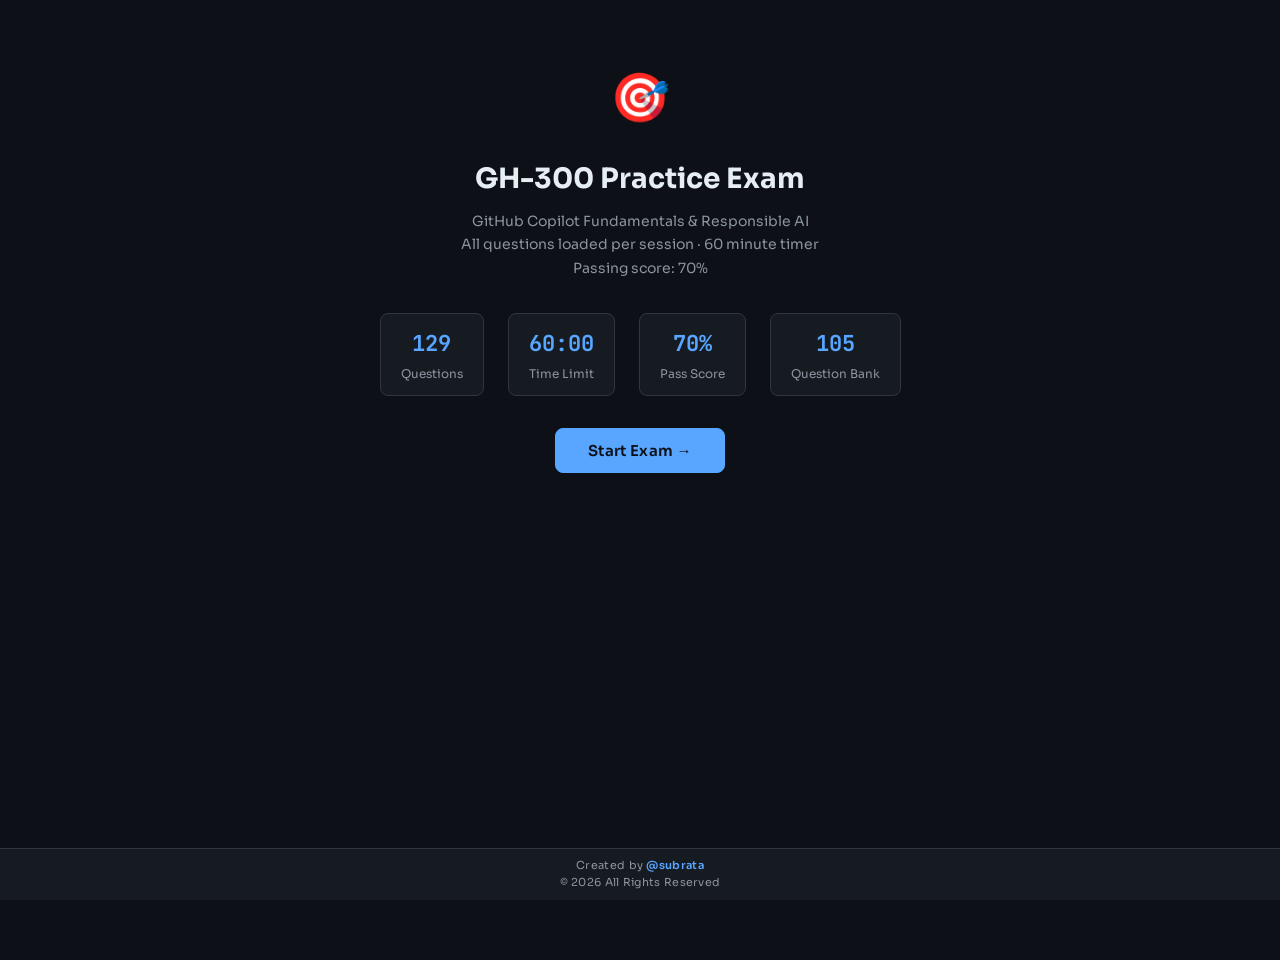
==== commit 4b342622: "Load all questions and increase timer to 1 hour" ====
--- a/exam.html
+++ b/exam.html
@@ -5,8 +5,13 @@
   <meta charset="UTF-8">
   <meta name="viewport" content="width=device-width, initial-scale=1.0">
   <title>GH-300 GitHub Copilot Certification Exam</title>
+  <!-- Preload fonts: non-blocking, loads in parallel instead of render-blocking @import -->
+  <link rel="preconnect" href="https://fonts.googleapis.com">
+  <link rel="preconnect" href="https://fonts.gstatic.com" crossorigin>
+  <link rel="preload" as="style" href="https://fonts.googleapis.com/css2?family=JetBrains+Mono:wght@400;500;700&family=Sora:wght@300;400;600;700&display=swap">
+  <link rel="stylesheet" href="https://fonts.googleapis.com/css2?family=JetBrains+Mono:wght@400;500;700&family=Sora:wght@300;400;600;700&display=swap" media="print" onload="this.media='all'">
+  <noscript><link rel="stylesheet" href="https://fonts.googleapis.com/css2?family=JetBrains+Mono:wght@400;500;700&family=Sora:wght@300;400;600;700&display=swap"></noscript>
   <style>
-    @import url('https://fonts.googleapis.com/css2?family=JetBrains+Mono:wght@400;500;700&family=Sora:wght@300;400;600;700&display=swap');
 
     :root {
       --bg: #0d1117;
@@ -29,7 +34,7 @@
     }
 
     body {
-      font-family: 'Sora', sans-serif;
+      font-family: 'Sora', system-ui, -apple-system, sans-serif;
       font-size: 16px;
       background: var(--bg);
       color: var(--text);
@@ -784,6 +789,53 @@
         font-size: 17px;
       }
     }
+
+    /* ── LOADING OVERLAY ── */
+    .loading-overlay {
+      display: none;
+      position: fixed;
+      inset: 0;
+      background: var(--bg);
+      z-index: 300;
+      flex-direction: column;
+      align-items: center;
+      justify-content: center;
+      gap: 20px;
+    }
+
+    .loading-overlay.active {
+      display: flex;
+    }
+
+    .loading-spinner {
+      width: 40px;
+      height: 40px;
+      border: 3px solid var(--border);
+      border-top-color: var(--accent);
+      border-radius: 50%;
+      animation: spin .7s linear infinite;
+    }
+
+    @keyframes spin {
+      to { transform: rotate(360deg); }
+    }
+
+    .loading-text {
+      font-size: 14px;
+      color: var(--muted);
+      letter-spacing: 0.5px;
+    }
+
+    .loading-error {
+      color: var(--danger);
+      font-size: 13px;
+      text-align: center;
+      max-width: 320px;
+    }
+
+    .loading-error button {
+      margin-top: 12px;
+    }
   </style>
 </head>
 
@@ -794,16 +846,16 @@
     <div class="start-icon">🎯</div>
     <h1>GH-300 Practice Exam</h1>
     <p>GitHub Copilot Fundamentals &amp; Responsible AI<br>
-      50 randomized questions per session · 40 minute timer<br>
+      All questions loaded per session · 60 minute timer<br>
       Passing score: 70%</p>
 
     <div class="start-meta">
       <div class="meta-item">
-        <span class="meta-val">50</span>
+        <span class="meta-val" id="meta-q-count">―</span>
         <div class="meta-lbl">Questions</div>
       </div>
       <div class="meta-item">
-        <span class="meta-val">40:00</span>
+        <span class="meta-val">60:00</span>
         <div class="meta-lbl">Time Limit</div>
       </div>
       <div class="meta-item">
@@ -821,18 +873,24 @@
     </button>
   </div>
 
+  <!-- ═══════════════ LOADING OVERLAY ═══════════════ -->
+  <div class="loading-overlay" id="loading-overlay">
+    <div class="loading-spinner" id="loading-spinner"></div>
+    <div class="loading-text" id="loading-text">Loading questions…</div>
+  </div>
+
   <!-- ═══════════════ EXAM SCREEN ═══════════════ -->
   <div id="exam-screen" style="display:none">
     <header>
       <div class="logo">GH<span>-300</span> · Practice Exam</div>
       <div class="header-right">
         <div class="progress-wrap">
-          <span id="progress-label">0 / 50</span>
+          <span id="progress-label">0 / ―</span>
           <div class="progress-bar-outer">
             <div class="progress-bar-inner" id="progress-bar" style="width:0%"></div>
           </div>
         </div>
-        <div id="timer-box">40:00</div>
+        <div id="timer-box">60:00</div>
         <button class="btn btn-outline" id="submit-btn" style="color:#f85149;border-color:#f85149">Submit Exam</button>
       </div>
     </header>
@@ -914,7 +972,7 @@
   <div class="modal-overlay" id="timeout-modal">
     <div class="modal">
       <h2>⏰ Time's Up!</h2>
-      <p>Your 40 minutes are over. Your exam has been automatically submitted.</p>
+      <p>Your 60 minutes are over. Your exam has been automatically submitted.</p>
       <div class="modal-btns">
         <button class="btn btn-primary" onclick="finalizeExam()">See Results</button>
       </div>
@@ -926,32 +984,90 @@
     //  STATE
     // ════════════════════════════════════
     let ALL_QUESTIONS = [];
-    let questions = [];   // 50 selected
+    let questions = [];   // all questions
     let current = 0;
     let answers = {};   // index → Set of option indices
     let flagged = new Set();
     let checked = {};   // index → true (individually checked/revealed)
     let submitted = false;
-    let timerSeconds = 40 * 60;
+    let timerSeconds = 60 * 60;
     let timerInterval = null;
     let startTime = null;
-
-    // ════════════════════════════════════
-    //  LOAD JSON
-    // ════════════════════════════════════
+    let questionsReady = false;         // true once JSON is loaded
+    let mapDotsCreated = false;         // true once map dots are built
+    const CACHE_KEY = 'gh300_questions'; // localStorage cache key
+    const CACHE_VER = 'v1';             // bump to invalidate cache
+
+    // ════════════════════════════════════
+    //  LOAD JSON (with cache + retry)
+    // ════════════════════════════════════
+    async function fetchWithTimeout(url, ms = 8000) {
+      const controller = new AbortController();
+      const timer = setTimeout(() => controller.abort(), ms);
+      try {
+        const res = await fetch(url, { signal: controller.signal });
+        clearTimeout(timer);
+        return res;
+      } catch (e) {
+        clearTimeout(timer);
+        throw e;
+      }
+    }
+
+    function updateQuestionCount() {
+      const el = document.getElementById('meta-q-count');
+      if (el) el.textContent = ALL_QUESTIONS.length;
+    }
+
     async function loadQuestions() {
+      // 1. Try localStorage cache first (instant)
       try {
-        const r = await fetch('questions.json');
-        ALL_QUESTIONS = await r.json();
-      } catch (e) {
-        // fallback: inline small set if fetch fails (e.g. file:// protocol)
-        console.warn('Could not fetch questions.json – using bundled fallback');
-        ALL_QUESTIONS = FALLBACK_QUESTIONS;
-      }
-    }
-
-    // ════════════════════════════════════
-    //  SHUFFLE & PICK 50
+        const cached = localStorage.getItem(CACHE_KEY);
+        if (cached) {
+          const parsed = JSON.parse(cached);
+          if (parsed.ver === CACHE_VER && Array.isArray(parsed.data) && parsed.data.length > 0) {
+            ALL_QUESTIONS = parsed.data;
+            questionsReady = true;
+            updateQuestionCount();
+            // Refresh cache in background (non-blocking)
+            fetchAndCache().catch(() => {});
+            return;
+          }
+        }
+      } catch (_) { /* cache miss / parse error – continue to fetch */ }
+
+      // 2. Fetch from network (with 1 retry)
+      await fetchAndCache();
+    }
+
+    async function fetchAndCache() {
+      let lastError;
+      for (let attempt = 0; attempt < 2; attempt++) {
+        try {
+          const r = await fetchWithTimeout('questions.json');
+          if (!r.ok) throw new Error(`HTTP ${r.status}`);
+          const data = await r.json();
+          ALL_QUESTIONS = data;
+          questionsReady = true;
+          updateQuestionCount();
+          // Save to cache
+          try {
+            localStorage.setItem(CACHE_KEY, JSON.stringify({ ver: CACHE_VER, data }));
+          } catch (_) { /* quota exceeded – ignore */ }
+          return;
+        } catch (e) {
+          lastError = e;
+          if (attempt === 0) await new Promise(r => setTimeout(r, 500)); // brief pause before retry
+        }
+      }
+      // Both attempts failed — use fallback
+      console.warn('Could not fetch questions.json – using bundled fallback', lastError);
+      ALL_QUESTIONS = FALLBACK_QUESTIONS;
+      questionsReady = true;
+    }
+
+    // ════════════════════════════════════
+    //  SHUFFLE ALL QUESTIONS
     // ════════════════════════════════════
     function shuffle(arr) {
       const a = [...arr];
@@ -963,8 +1079,7 @@
     }
 
     function pickQuestions() {
-      const pool = shuffle(ALL_QUESTIONS);
-      questions = pool.slice(0, Math.min(50, pool.length));
+      questions = shuffle(ALL_QUESTIONS);
     }
 
     // ════════════════════════════════════
@@ -993,7 +1108,7 @@
     }
 
     function getElapsed() {
-      const total = 40 * 60;
+      const total = 60 * 60;
       const remaining = timerSeconds;
       const used = total - remaining;
       const m = Math.floor(used / 60);
@@ -1071,7 +1186,7 @@
       document.getElementById('prev-btn').disabled = current === 0;
       document.getElementById('next-btn').textContent = current === questions.length - 1 ? 'Finish →' : 'Next →';
 
-      // nav map
+      // nav map (optimized — update classes only, don't rebuild DOM)
       updateMap();
     }
 
@@ -1102,13 +1217,29 @@
       render();
     }
 
-    function updateMap() {
+    // ── Optimized question map: create dots once, update classes only ──
+    function buildMapDots() {
       const grid = document.getElementById('q-map-grid');
       grid.innerHTML = '';
-      questions.forEach((q, idx) => {
+      questions.forEach((_, idx) => {
         const dot = document.createElement('div');
         dot.className = 'q-dot';
         dot.textContent = idx + 1;
+        dot.dataset.idx = idx;
+        dot.addEventListener('click', () => { current = idx; render(); });
+        grid.appendChild(dot);
+      });
+      mapDotsCreated = true;
+    }
+
+    function updateMap() {
+      if (!mapDotsCreated) { buildMapDots(); return; }
+      const dots = document.getElementById('q-map-grid').children;
+      for (let idx = 0; idx < questions.length; idx++) {
+        const dot = dots[idx];
+        const q = questions[idx];
+        // Reset all state classes
+        dot.classList.remove('current', 'answered', 'correct-dot', 'wrong-dot');
         dot.title = `Q${idx + 1}${flagged.has(idx) ? ' 🚩' : ''}`;
 
         if (submitted || checked[idx]) {
@@ -1121,10 +1252,7 @@
           if (idx === current) dot.classList.add('current');
           else if (answers[idx] && answers[idx].size > 0) dot.classList.add('answered');
         }
-
-        dot.addEventListener('click', () => { current = idx; render(); });
-        grid.appendChild(dot);
-      });
+      }
     }
 
     // ════════════════════════════════════
@@ -1166,6 +1294,19 @@
 
     function openModal(id) { document.getElementById(id).classList.add('active'); }
     function closeModal(id) { document.getElementById(id).classList.remove('active'); }
+
+    // ════════════════════════════════════
+    //  LOADING OVERLAY
+    // ════════════════════════════════════
+    function showLoading(msg) {
+      const overlay = document.getElementById('loading-overlay');
+      document.getElementById('loading-text').textContent = msg || 'Loading questions…';
+      document.getElementById('loading-spinner').style.display = '';
+      overlay.classList.add('active');
+    }
+    function hideLoading() {
+      document.getElementById('loading-overlay').classList.remove('active');
+    }
 
     // ════════════════════════════════════
     //  FINALIZE
@@ -1260,18 +1401,38 @@
     }
 
     // ════════════════════════════════════
+    //  PRELOAD on page load (don't wait for Start click)
+    // ════════════════════════════════════
+    document.addEventListener('DOMContentLoaded', () => {
+      loadQuestions(); // fire-and-forget — data loads while user reads the start screen
+    });
+
+    // ════════════════════════════════════
     //  START
     // ════════════════════════════════════
     document.getElementById('start-btn').addEventListener('click', async () => {
       document.getElementById('start-screen').style.display = 'none';
-      await loadQuestions();
+
+      // If questions haven't loaded yet (slow connection), show loading overlay
+      if (!questionsReady) {
+        showLoading('Loading questions…');
+        // Poll until ready (checked every 100ms)
+        await new Promise(resolve => {
+          const check = setInterval(() => {
+            if (questionsReady) { clearInterval(check); resolve(); }
+          }, 100);
+        });
+        hideLoading();
+      }
+
       pickQuestions();
       answers = {};
       checked = {};
       flagged = new Set();
       current = 0;
       submitted = false;
-      timerSeconds = 40 * 60;
+      mapDotsCreated = false;
+      timerSeconds = 60 * 60;
       document.getElementById('exam-screen').style.display = 'block';
       render();
       startTimer();
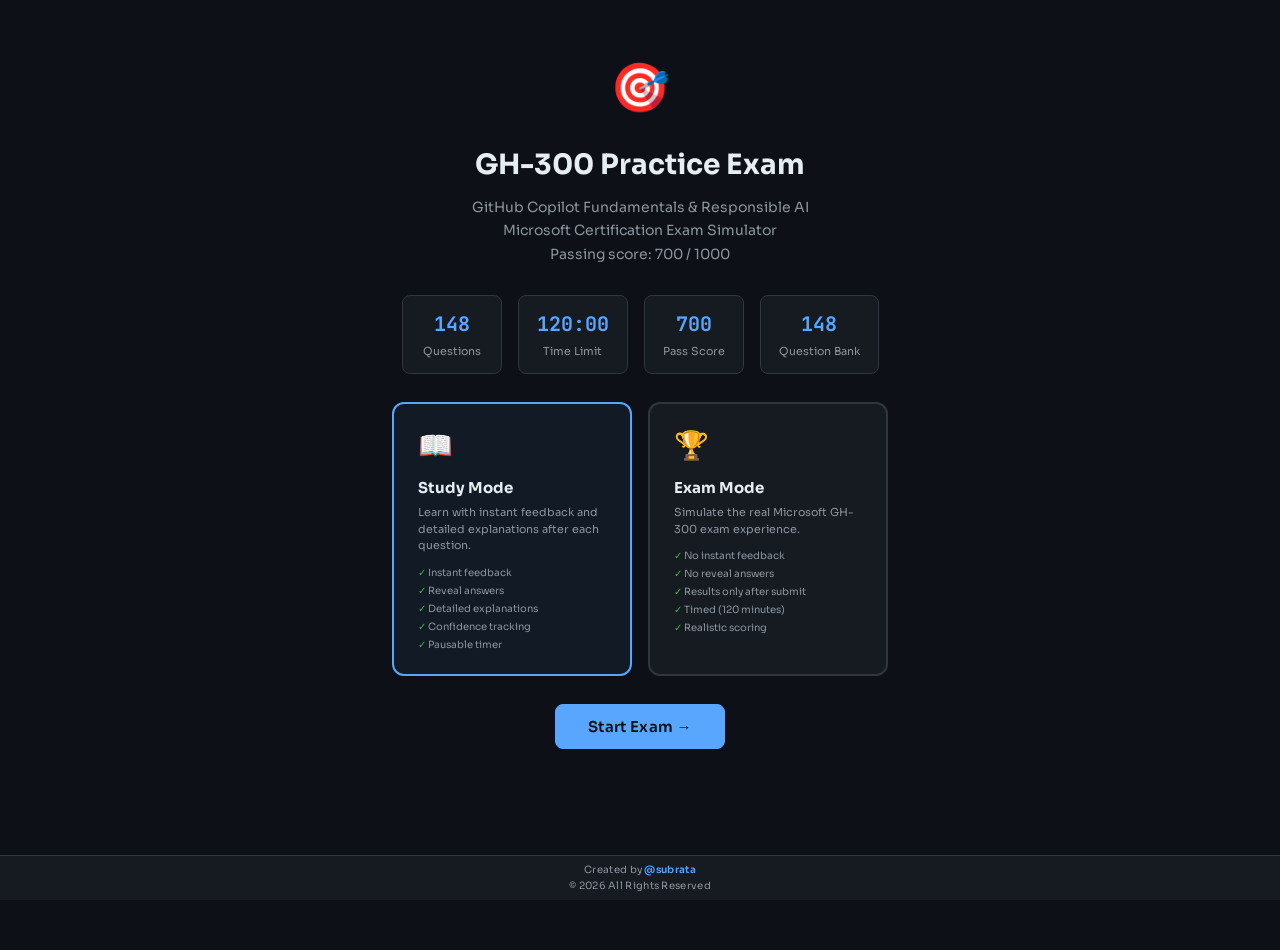
==== commit 98374291: "Major overhaul: sidebar nav, timer controls, enhanced explanations, 1000-pt scoring, study/exam mode" ====
--- a/exam.html
+++ b/exam.html
@@ -5,33 +5,32 @@
   <meta charset="UTF-8">
   <meta name="viewport" content="width=device-width, initial-scale=1.0">
   <title>GH-300 GitHub Copilot Certification Exam</title>
-  <!-- Preload fonts: non-blocking, loads in parallel instead of render-blocking @import -->
+  <meta name="description" content="Practice exam simulator for the GitHub Copilot GH-300 certification with realistic Microsoft exam scoring, study tools, and detailed explanations.">
   <link rel="preconnect" href="https://fonts.googleapis.com">
   <link rel="preconnect" href="https://fonts.gstatic.com" crossorigin>
   <link rel="preload" as="style" href="https://fonts.googleapis.com/css2?family=JetBrains+Mono:wght@400;500;700&family=Sora:wght@300;400;600;700&display=swap">
   <link rel="stylesheet" href="https://fonts.googleapis.com/css2?family=JetBrains+Mono:wght@400;500;700&family=Sora:wght@300;400;600;700&display=swap" media="print" onload="this.media='all'">
   <noscript><link rel="stylesheet" href="https://fonts.googleapis.com/css2?family=JetBrains+Mono:wght@400;500;700&family=Sora:wght@300;400;600;700&display=swap"></noscript>
   <style>
-
     :root {
       --bg: #0d1117;
       --surface: #161b22;
       --surface2: #1c2128;
+      --surface3: #21262d;
       --border: #30363d;
       --accent: #58a6ff;
       --accent2: #3fb950;
       --danger: #f85149;
       --warning: #e3b341;
+      --purple: #bc8cff;
+      --orange: #f0883e;
       --text: #e6edf3;
       --muted: #8b949e;
       --radius: 8px;
-    }
-
-    * {
-      box-sizing: border-box;
-      margin: 0;
-      padding: 0;
-    }
+      --sidebar-w: 230px;
+    }
+
+    * { box-sizing: border-box; margin: 0; padding: 0; }
 
     body {
       font-family: 'Sora', system-ui, -apple-system, sans-serif;
@@ -40,20 +39,26 @@
       color: var(--text);
       min-height: 100vh;
       line-height: 1.6;
-      padding-bottom: 48px;
     }
 
     /* ── HEADER ── */
     header {
       background: var(--surface);
       border-bottom: 1px solid var(--border);
-      padding: 12px 24px;
+      padding: 10px 20px;
       display: flex;
       align-items: center;
       justify-content: space-between;
       position: sticky;
       top: 0;
       z-index: 100;
+      gap: 10px;
+    }
+
+    .header-left {
+      display: flex;
+      align-items: center;
+      gap: 12px;
     }
 
     .logo {
@@ -63,85 +68,289 @@
       display: flex;
       align-items: center;
       gap: 8px;
-    }
-
-    .logo span {
-      color: var(--accent);
+      white-space: nowrap;
+    }
+    .logo span { color: var(--accent); font-weight: 700; }
+
+    .mode-badge {
+      font-size: 9px;
       font-weight: 700;
-    }
+      padding: 3px 8px;
+      border-radius: 4px;
+      letter-spacing: 0.5px;
+      text-transform: uppercase;
+    }
+    .mode-badge.study { background: rgba(188,140,255,.15); color: var(--purple); border: 1px solid rgba(188,140,255,.3); }
+    .mode-badge.exam { background: rgba(248,81,73,.12); color: var(--danger); border: 1px solid rgba(248,81,73,.3); }
+
+    .sidebar-toggle {
+      display: none;
+      background: transparent;
+      border: 1px solid var(--border);
+      color: var(--muted);
+      font-size: 18px;
+      width: 34px;
+      height: 34px;
+      border-radius: var(--radius);
+      cursor: pointer;
+      align-items: center;
+      justify-content: center;
+      transition: all .18s;
+    }
+    .sidebar-toggle:hover { border-color: var(--accent); color: var(--accent); }
 
     .header-right {
       display: flex;
       align-items: center;
-      gap: 20px;
+      gap: 12px;
+      flex-wrap: wrap;
+      justify-content: flex-end;
+    }
+
+    .progress-wrap {
+      display: flex;
+      align-items: center;
+      gap: 8px;
+      font-size: 12px;
+      color: var(--muted);
+    }
+
+    .progress-bar-outer {
+      width: 100px;
+      height: 5px;
+      background: var(--border);
+      border-radius: 99px;
+      overflow: hidden;
+    }
+
+    .progress-bar-inner {
+      height: 100%;
+      background: linear-gradient(90deg, var(--accent), var(--purple));
+      border-radius: 99px;
+      transition: width .4s ease;
+    }
+
+    /* ── STREAK ── */
+    .streak-badge {
+      font-family: 'JetBrains Mono', monospace;
+      font-size: 12px;
+      font-weight: 700;
+      color: var(--orange);
+      background: rgba(240,136,62,.1);
+      border: 1px solid rgba(240,136,62,.25);
+      border-radius: var(--radius);
+      padding: 4px 10px;
+      display: none;
+      align-items: center;
+      gap: 4px;
+      animation: streakPop .3s ease;
+    }
+    .streak-badge.active { display: flex; }
+
+    @keyframes streakPop {
+      0% { transform: scale(0.8); }
+      50% { transform: scale(1.1); }
+      100% { transform: scale(1); }
     }
 
     /* ── TIMER ── */
+    .timer-group {
+      display: flex;
+      align-items: center;
+      gap: 6px;
+    }
+
     #timer-box {
       font-family: 'JetBrains Mono', monospace;
-      font-size: 22px;
+      font-size: 20px;
       font-weight: 700;
       color: var(--accent2);
       background: var(--surface2);
       border: 1px solid var(--border);
-      padding: 6px 16px;
+      padding: 5px 14px;
       border-radius: var(--radius);
       letter-spacing: 2px;
       transition: color .3s, border-color .3s;
-    }
-
-    #timer-box.warning {
-      color: var(--warning);
-      border-color: var(--warning);
-    }
-
-    #timer-box.danger {
-      color: var(--danger);
-      border-color: var(--danger);
-      animation: pulse 1s infinite;
-    }
-
-    @keyframes pulse {
-
-      0%,
-      100% {
-        opacity: 1
-      }
-
-      50% {
-        opacity: .5
-      }
-    }
-
-    /* ── PROGRESS ── */
-    .progress-wrap {
-      display: flex;
-      align-items: center;
-      gap: 10px;
+      min-width: 80px;
+      text-align: center;
+    }
+    #timer-box.warning { color: var(--warning); border-color: var(--warning); }
+    #timer-box.danger { color: var(--danger); border-color: var(--danger); animation: pulse 1s infinite; }
+    #timer-box.paused { color: var(--muted); border-color: var(--muted); opacity: .6; }
+
+    @keyframes pulse { 0%,100%{opacity:1} 50%{opacity:.5} }
+
+    .timer-btn {
+      font-family: 'Sora', sans-serif;
+      font-size: 11px;
+      font-weight: 600;
+      padding: 5px 10px;
+      border-radius: 6px;
+      border: 1px solid var(--border);
+      background: var(--surface2);
+      color: var(--muted);
+      cursor: pointer;
+      transition: all .18s;
+      white-space: nowrap;
+    }
+    .timer-btn:hover { border-color: var(--accent); color: var(--accent); background: rgba(88,166,255,.06); }
+    .timer-btn.active-pause { border-color: var(--warning); color: var(--warning); background: rgba(227,179,65,.08); }
+
+    /* ── TOAST ── */
+    .toast-container {
+      position: fixed;
+      top: 70px;
+      right: 20px;
+      z-index: 500;
+      display: flex;
+      flex-direction: column;
+      gap: 8px;
+    }
+
+    .toast {
+      font-family: 'JetBrains Mono', monospace;
       font-size: 13px;
-      color: var(--muted);
-    }
-
-    .progress-bar-outer {
-      width: 120px;
+      font-weight: 700;
+      padding: 8px 16px;
+      border-radius: var(--radius);
+      background: var(--surface);
+      border: 1px solid var(--accent2);
+      color: var(--accent2);
+      animation: toastIn .3s ease, toastOut .3s ease 1.5s forwards;
+      pointer-events: none;
+    }
+
+    @keyframes toastIn { from { opacity:0; transform:translateX(20px); } to { opacity:1; transform:none; } }
+    @keyframes toastOut { from { opacity:1; } to { opacity:0; transform:translateY(-10px); } }
+
+    /* ── LAYOUT ── */
+    .exam-layout {
+      display: flex;
+      min-height: calc(100vh - 55px);
+    }
+
+    /* ── SIDEBAR ── */
+    .sidebar {
+      width: var(--sidebar-w);
+      min-width: var(--sidebar-w);
+      background: var(--surface);
+      border-right: 1px solid var(--border);
+      padding: 16px;
+      overflow-y: auto;
+      position: sticky;
+      top: 55px;
+      height: calc(100vh - 55px);
+      display: flex;
+      flex-direction: column;
+      gap: 14px;
+      scrollbar-width: thin;
+      scrollbar-color: var(--border) transparent;
+    }
+
+    .sidebar-title {
+      font-size: 10px;
+      font-weight: 700;
+      color: var(--muted);
+      text-transform: uppercase;
+      letter-spacing: 1.2px;
+    }
+
+    .sidebar-grid {
+      display: grid;
+      grid-template-columns: repeat(5, 1fr);
+      gap: 5px;
+    }
+
+    .s-dot {
+      aspect-ratio: 1;
+      border-radius: 5px;
+      border: 1px solid var(--border);
+      display: flex;
+      align-items: center;
+      justify-content: center;
+      font-family: 'JetBrains Mono', monospace;
+      font-size: 10px;
+      font-weight: 700;
+      cursor: pointer;
+      color: var(--muted);
+      transition: all .15s;
+      background: var(--bg);
+      position: relative;
+    }
+    .s-dot:hover { border-color: var(--accent); color: var(--accent); transform: scale(1.08); }
+    .s-dot.current { background: var(--accent); border-color: var(--accent); color: #0d1117; }
+    .s-dot.answered { background: rgba(88,166,255,.12); border-color: var(--accent); color: var(--accent); }
+    .s-dot.correct-dot { background: rgba(63,185,80,.15); border-color: var(--accent2); color: var(--accent2); }
+    .s-dot.wrong-dot { background: rgba(248,81,73,.12); border-color: var(--danger); color: var(--danger); }
+    .s-dot.flagged::after {
+      content: '';
+      position: absolute;
+      top: -2px;
+      right: -2px;
+      width: 6px;
       height: 6px;
-      background: var(--border);
-      border-radius: 99px;
-      overflow: hidden;
-    }
-
-    .progress-bar-inner {
-      height: 100%;
-      background: var(--accent);
-      border-radius: 99px;
-      transition: width .4s ease;
-    }
-
-    /* ── MAIN CONTAINER ── */
-    main {
-      max-width: 860px;
+      background: var(--orange);
+      border-radius: 50%;
+    }
+
+    .sidebar-stats {
+      display: flex;
+      flex-direction: column;
+      gap: 6px;
+      padding-top: 10px;
+      border-top: 1px solid var(--border);
+    }
+
+    .sidebar-stat {
+      display: flex;
+      align-items: center;
+      justify-content: space-between;
+      font-size: 11px;
+      color: var(--muted);
+    }
+    .sidebar-stat-val {
+      font-family: 'JetBrains Mono', monospace;
+      font-weight: 700;
+      font-size: 12px;
+    }
+    .sidebar-stat-val.green { color: var(--accent2); }
+    .sidebar-stat-val.orange { color: var(--orange); }
+    .sidebar-stat-val.blue { color: var(--accent); }
+    .sidebar-stat-val.red { color: var(--danger); }
+
+    .sidebar-shortcuts {
+      padding-top: 10px;
+      border-top: 1px solid var(--border);
+    }
+
+    .shortcut-hint {
+      font-size: 10px;
+      color: var(--muted);
+      display: flex;
+      align-items: center;
+      gap: 6px;
+      margin-bottom: 4px;
+    }
+
+    .shortcut-hint kbd {
+      font-family: 'JetBrains Mono', monospace;
+      font-size: 9px;
+      background: var(--surface2);
+      border: 1px solid var(--border);
+      border-radius: 3px;
+      padding: 1px 5px;
+      color: var(--text);
+      min-width: 18px;
+      text-align: center;
+    }
+
+    /* ── MAIN CONTENT ── */
+    .exam-content {
+      flex: 1;
+      max-width: 880px;
       margin: 0 auto;
-      padding: 32px 20px 80px;
+      padding: 28px 24px 80px;
+      width: 100%;
     }
 
     /* ── QUESTION CARD ── */
@@ -154,23 +363,14 @@
       animation: fadeIn .25s ease;
     }
 
-    @keyframes fadeIn {
-      from {
-        opacity: 0;
-        transform: translateY(6px)
-      }
-
-      to {
-        opacity: 1;
-        transform: none
-      }
-    }
+    @keyframes fadeIn { from{opacity:0;transform:translateY(6px)} to{opacity:1;transform:none} }
 
     .q-header {
       display: flex;
       align-items: flex-start;
-      gap: 14px;
+      gap: 12px;
       margin-bottom: 18px;
+      flex-wrap: wrap;
     }
 
     .q-num {
@@ -178,8 +378,8 @@
       font-size: 11px;
       font-weight: 700;
       color: var(--accent);
-      background: rgba(88, 166, 255, .12);
-      border: 1px solid rgba(88, 166, 255, .25);
+      background: rgba(88,166,255,.12);
+      border: 1px solid rgba(88,166,255,.25);
       border-radius: 5px;
       padding: 3px 8px;
       white-space: nowrap;
@@ -192,13 +392,14 @@
       color: var(--text);
       line-height: 1.55;
       flex: 1;
+      min-width: 0;
     }
 
     .q-badge {
       font-size: 10px;
-      background: rgba(227, 179, 65, .15);
+      background: rgba(227,179,65,.15);
       color: var(--warning);
-      border: 1px solid rgba(227, 179, 65, .3);
+      border: 1px solid rgba(227,179,65,.3);
       border-radius: 4px;
       padding: 2px 7px;
       white-space: nowrap;
@@ -206,12 +407,36 @@
       font-weight: 600;
     }
 
+    .q-new-tag {
+      font-size: 9px;
+      font-weight: 700;
+      background: linear-gradient(135deg, #f093fb, #f5576c);
+      color: #fff;
+      border-radius: 4px;
+      padding: 2px 7px;
+      white-space: nowrap;
+      margin-top: 3px;
+      letter-spacing: 0.5px;
+      text-transform: uppercase;
+      animation: newPulse 2s ease-in-out infinite;
+    }
+
+    .q-domain-tag {
+      font-size: 9px;
+      font-weight: 600;
+      background: rgba(188,140,255,.1);
+      color: var(--purple);
+      border: 1px solid rgba(188,140,255,.2);
+      border-radius: 4px;
+      padding: 2px 7px;
+      white-space: nowrap;
+      margin-top: 3px;
+    }
+
+    @keyframes newPulse { 0%,100%{opacity:1} 50%{opacity:.7} }
+
     /* ── OPTIONS ── */
-    .options {
-      display: flex;
-      flex-direction: column;
-      gap: 9px;
-    }
+    .options { display: flex; flex-direction: column; gap: 9px; }
 
     .option {
       display: flex;
@@ -227,18 +452,14 @@
       color: var(--text);
       background: var(--bg);
     }
-
-    .option:hover {
-      border-color: var(--accent);
-      background: rgba(88, 166, 255, .05);
-    }
+    .option:hover { border-color: var(--accent); background: rgba(88,166,255,.05); }
 
     .option-letter {
       font-family: 'JetBrains Mono', monospace;
       font-size: 12px;
       font-weight: 700;
-      width: 22px;
-      height: 22px;
+      width: 24px;
+      height: 24px;
       border-radius: 5px;
       border: 1px solid var(--border);
       display: flex;
@@ -249,67 +470,150 @@
       transition: all .18s;
     }
 
-    .option.selected {
-      border-color: var(--accent);
-      background: rgba(88, 166, 255, .1);
-    }
-
-    .option.selected .option-letter {
-      background: var(--accent);
-      border-color: var(--accent);
-      color: #fff;
-    }
-
-    /* Post-submit states */
-    .option.correct {
-      border-color: var(--accent2);
-      background: rgba(63, 185, 80, .12);
-      cursor: default;
-    }
-
-    .option.correct .option-letter {
-      background: var(--accent2);
-      border-color: var(--accent2);
-      color: #fff;
-    }
-
-    .option.wrong {
-      border-color: var(--danger);
-      background: rgba(248, 81, 73, .1);
-      cursor: default;
-    }
-
-    .option.wrong .option-letter {
-      background: var(--danger);
-      border-color: var(--danger);
-      color: #fff;
-    }
-
-    .option.disabled {
-      cursor: default;
-      pointer-events: none;
-    }
-
-    /* ── REVEAL BUTTON ── */
-    .btn-reveal {
-      background: rgba(227, 179, 65, .15);
+    .option.selected { border-color: var(--accent); background: rgba(88,166,255,.1); }
+    .option.selected .option-letter { background: var(--accent); border-color: var(--accent); color: #fff; }
+
+    .option.correct { border-color: var(--accent2); background: rgba(63,185,80,.12); cursor: default; }
+    .option.correct .option-letter { background: var(--accent2); border-color: var(--accent2); color: #fff; }
+
+    .option.wrong { border-color: var(--danger); background: rgba(248,81,73,.1); cursor: default; }
+    .option.wrong .option-letter { background: var(--danger); border-color: var(--danger); color: #fff; }
+
+    .option.missed { border-color: var(--accent2); background: rgba(63,185,80,.06); cursor: default; }
+    .option.missed .option-letter { border-color: var(--accent2); color: var(--accent2); }
+
+    .option.disabled { cursor: default; pointer-events: none; }
+
+    /* ── CONFIDENCE TRACKER ── */
+    .confidence-bar {
+      margin-top: 14px;
+      padding: 12px 16px;
+      background: var(--surface2);
+      border: 1px solid var(--border);
+      border-radius: var(--radius);
+      display: none;
+      align-items: center;
+      gap: 10px;
+      animation: fadeIn .3s ease;
+    }
+    .confidence-bar.active { display: flex; }
+
+    .confidence-label {
+      font-size: 11px;
+      color: var(--muted);
+      font-weight: 600;
+      white-space: nowrap;
+    }
+
+    .confidence-btns {
+      display: flex;
+      gap: 6px;
+    }
+
+    .conf-btn {
+      font-size: 12px;
+      padding: 5px 12px;
+      border-radius: 6px;
+      border: 1px solid var(--border);
+      background: var(--bg);
+      color: var(--muted);
+      cursor: pointer;
+      transition: all .18s;
+      font-weight: 600;
+    }
+    .conf-btn:hover { border-color: var(--accent); color: var(--text); }
+    .conf-btn.selected { border-color: var(--purple); color: var(--purple); background: rgba(188,140,255,.1); }
+
+    /* ── ENHANCED EXPLANATION ── */
+    .explanation-box { margin-top: 16px; animation: fadeIn .3s ease; }
+
+    .expl-section {
+      padding: 14px 16px;
+      border-radius: var(--radius);
+      font-size: 13px;
+      line-height: 1.7;
+      margin-bottom: 8px;
+    }
+
+    .expl-correct {
+      border-left: 3px solid var(--accent2);
+      background: rgba(63,185,80,.07);
+      color: #c9d1d9;
+    }
+
+    .expl-correct .expl-title {
+      color: var(--accent2);
+      font-size: 11px;
+      font-weight: 700;
+      text-transform: uppercase;
+      letter-spacing: 1px;
+      margin-bottom: 6px;
+      display: flex;
+      align-items: center;
+      gap: 6px;
+    }
+
+    .expl-wrong-options {
+      border-left: 3px solid var(--danger);
+      background: rgba(248,81,73,.05);
+      color: #c9d1d9;
+    }
+
+    .expl-wrong-options .expl-title {
+      color: var(--danger);
+      font-size: 11px;
+      font-weight: 700;
+      text-transform: uppercase;
+      letter-spacing: 1px;
+      margin-bottom: 6px;
+      display: flex;
+      align-items: center;
+      gap: 6px;
+    }
+
+    .expl-wrong-item {
+      margin-bottom: 4px;
+      padding-left: 4px;
+    }
+    .expl-wrong-item strong {
+      color: var(--muted);
+      font-weight: 600;
+    }
+
+    .expl-takeaway {
+      border-left: 3px solid var(--purple);
+      background: rgba(188,140,255,.07);
+      color: #c9d1d9;
+    }
+
+    .expl-takeaway .expl-title {
+      color: var(--purple);
+      font-size: 11px;
+      font-weight: 700;
+      text-transform: uppercase;
+      letter-spacing: 1px;
+      margin-bottom: 6px;
+      display: flex;
+      align-items: center;
+      gap: 6px;
+    }
+
+    .expl-tip {
+      border-left: 3px solid var(--warning);
+      background: rgba(227,179,65,.07);
+      color: #c9d1d9;
+    }
+
+    .expl-tip .expl-title {
       color: var(--warning);
-      border-color: var(--warning);
-    }
-
-    .btn-reveal:hover {
-      background: rgba(227, 179, 65, .25);
-    }
-
-    .option.missed {
-      border-color: var(--accent2);
-      background: rgba(63, 185, 80, .06);
-      cursor: default;
-    }
-
-    .option.missed .option-letter {
-      border-color: var(--accent2);
-      color: var(--accent2);
+      font-size: 11px;
+      font-weight: 700;
+      text-transform: uppercase;
+      letter-spacing: 1px;
+      margin-bottom: 6px;
+      display: flex;
+      align-items: center;
+      gap: 6px;
     }
 
     /* ── NAVIGATION ── */
@@ -334,222 +638,287 @@
       letter-spacing: .3px;
     }
 
-    .btn-outline {
-      background: transparent;
-      border-color: var(--border);
-      color: var(--muted);
-    }
-
-    .btn-outline:hover {
-      border-color: var(--text);
-      color: var(--text);
-    }
-
-    .btn-outline:disabled {
-      opacity: .35;
-      cursor: not-allowed;
-    }
-
-    .btn-primary {
-      background: var(--accent);
-      color: #0d1117;
-      border-color: var(--accent);
-    }
-
-    .btn-primary:hover {
-      background: #79c0ff;
-    }
-
-    .btn-primary:disabled {
-      opacity: .35;
-      cursor: not-allowed;
-    }
-
-    .btn-danger {
-      background: var(--danger);
-      color: #fff;
-      border-color: var(--danger);
-    }
-
-    .btn-danger:hover {
-      background: #ff6b63;
-    }
-
-    .btn-success {
-      background: var(--accent2);
-      color: #0d1117;
-      border-color: var(--accent2);
-    }
-
-    .btn-success:hover {
-      background: #56d364;
-    }
-
-    /* ── QUESTION MAP ── */
-    .q-map {
+    .btn-outline { background: transparent; border-color: var(--border); color: var(--muted); }
+    .btn-outline:hover { border-color: var(--text); color: var(--text); }
+    .btn-outline:disabled { opacity: .35; cursor: not-allowed; }
+
+    .btn-primary { background: var(--accent); color: #0d1117; border-color: var(--accent); }
+    .btn-primary:hover { background: #79c0ff; }
+    .btn-primary:disabled { opacity: .35; cursor: not-allowed; }
+
+    .btn-danger { background: var(--danger); color: #fff; border-color: var(--danger); }
+    .btn-danger:hover { background: #ff6b63; }
+
+    .btn-success { background: var(--accent2); color: #0d1117; border-color: var(--accent2); }
+    .btn-success:hover { background: #56d364; }
+
+    .btn-reveal { background: rgba(227,179,65,.15); color: var(--warning); border-color: var(--warning); }
+    .btn-reveal:hover { background: rgba(227,179,65,.25); }
+
+    /* ── START SCREEN ── */
+    #start-screen {
+      max-width: 640px;
+      margin: 50px auto;
+      padding: 0 20px;
+      text-align: center;
+    }
+
+    .start-icon { font-size: 48px; margin-bottom: 16px; }
+
+    #start-screen h1 { font-size: 28px; font-weight: 700; margin-bottom: 8px; }
+
+    #start-screen p {
+      color: var(--muted);
+      font-size: 14px;
+      margin-bottom: 28px;
+      line-height: 1.7;
+    }
+
+    .start-meta {
+      display: flex;
+      justify-content: center;
+      gap: 16px;
+      flex-wrap: wrap;
+      margin-bottom: 28px;
+    }
+
+    .meta-item {
       background: var(--surface);
       border: 1px solid var(--border);
+      border-radius: var(--radius);
+      padding: 12px 18px;
+      text-align: center;
+      min-width: 100px;
+    }
+
+    .meta-val {
+      font-family: 'JetBrains Mono', monospace;
+      font-size: 20px;
+      font-weight: 700;
+      color: var(--accent);
+      display: block;
+    }
+
+    .meta-lbl { font-size: 11px; color: var(--muted); margin-top: 3px; }
+
+    /* ── MODE SELECTOR ── */
+    .mode-selector {
+      display: flex;
+      gap: 16px;
+      justify-content: center;
+      margin-bottom: 28px;
+    }
+
+    .mode-card {
+      background: var(--surface);
+      border: 2px solid var(--border);
       border-radius: 12px;
-      padding: 20px;
-      margin-bottom: 20px;
-    }
-
-    .q-map h3 {
-      font-size: 12px;
-      color: var(--muted);
-      text-transform: uppercase;
-      letter-spacing: 1px;
-      margin-bottom: 12px;
-      font-weight: 600;
-    }
-
-    .q-map-grid {
-      display: flex;
-      flex-wrap: wrap;
-      gap: 6px;
-    }
-
-    .q-dot {
-      width: 28px;
-      height: 28px;
-      border-radius: 5px;
-      border: 1px solid var(--border);
-      display: flex;
-      align-items: center;
-      justify-content: center;
-      font-family: 'JetBrains Mono', monospace;
+      padding: 20px 24px;
+      cursor: pointer;
+      transition: all .2s;
+      text-align: left;
+      width: 240px;
+    }
+    .mode-card:hover { border-color: var(--accent); }
+    .mode-card.selected { border-color: var(--accent); background: rgba(88,166,255,.06); }
+
+    .mode-card-icon { font-size: 28px; margin-bottom: 8px; }
+    .mode-card-title { font-size: 15px; font-weight: 700; color: var(--text); margin-bottom: 4px; }
+
+    .mode-card-desc {
+      font-size: 11px;
+      color: var(--muted);
+      line-height: 1.5;
+    }
+
+    .mode-card-features {
+      margin-top: 10px;
       font-size: 10px;
-      font-weight: 700;
-      cursor: pointer;
-      color: var(--muted);
-      transition: all .15s;
-      background: var(--bg);
-    }
-
-    .q-dot:hover {
-      border-color: var(--accent);
-      color: var(--accent);
-    }
-
-    .q-dot.answered {
-      background: rgba(88, 166, 255, .15);
-      border-color: var(--accent);
-      color: var(--accent);
-    }
-
-    .q-dot.current {
-      background: var(--accent);
-      border-color: var(--accent);
-      color: #0d1117;
-    }
-
-    .q-dot.correct-dot {
-      background: rgba(63, 185, 80, .2);
-      border-color: var(--accent2);
-      color: var(--accent2);
-    }
-
-    .q-dot.wrong-dot {
-      background: rgba(248, 81, 73, .15);
-      border-color: var(--danger);
-      color: var(--danger);
-    }
-
-    /* ── EXPLANATION BOX ── */
-    .explanation {
-      margin-top: 16px;
-      padding: 14px 16px;
-      border-radius: var(--radius);
-      border-left: 3px solid var(--accent2);
-      background: rgba(63, 185, 80, .07);
-      font-size: 13px;
-      color: #c9d1d9;
-      line-height: 1.6;
-      animation: fadeIn .3s ease;
-    }
-
-    .explanation strong {
-      display: block;
-      color: var(--accent2);
-      font-size: 11px;
-      text-transform: uppercase;
-      letter-spacing: 1px;
-      margin-bottom: 5px;
-      font-weight: 700;
-    }
+      color: var(--muted);
+      line-height: 1.8;
+    }
+    .mode-card-features span { color: var(--accent2); }
 
     /* ── RESULTS SCREEN ── */
     #results-screen {
       display: none;
-      max-width: 760px;
+      max-width: 820px;
       margin: 0 auto;
-      padding: 40px 20px 80px;
+      padding: 32px 20px 80px;
     }
 
     .score-card {
       background: var(--surface);
       border: 1px solid var(--border);
       border-radius: 16px;
-      padding: 40px;
+      padding: 36px;
       text-align: center;
-      margin-bottom: 32px;
+      margin-bottom: 28px;
+      position: relative;
+      overflow: hidden;
+    }
+    .score-card::before {
+      content: '';
+      position: absolute;
+      top: 0; left: 0; right: 0;
+      height: 3px;
+      background: linear-gradient(90deg, var(--accent), var(--purple), var(--accent2));
     }
 
     .score-label {
-      font-size: 12px;
+      font-size: 11px;
       text-transform: uppercase;
       letter-spacing: 2px;
       color: var(--muted);
-      margin-bottom: 12px;
-    }
-
-    .score-value {
+      margin-bottom: 8px;
+    }
+
+    .score-scaled {
       font-family: 'JetBrains Mono', monospace;
-      font-size: 72px;
+      font-size: 64px;
       font-weight: 700;
       line-height: 1;
-      margin-bottom: 8px;
-    }
-
-    .score-value.pass {
-      color: var(--accent2);
-    }
-
-    .score-value.fail {
-      color: var(--danger);
+      margin-bottom: 4px;
+    }
+    .score-scaled.pass { color: var(--accent2); }
+    .score-scaled.fail { color: var(--danger); }
+
+    .score-pct {
+      font-family: 'JetBrains Mono', monospace;
+      font-size: 20px;
+      color: var(--muted);
+      margin-bottom: 4px;
     }
 
     .score-sub {
-      font-size: 15px;
+      font-size: 14px;
       color: var(--muted);
       margin-bottom: 24px;
     }
 
+    .score-pass-line {
+      font-size: 11px;
+      color: var(--muted);
+      margin-bottom: 20px;
+    }
+    .score-pass-line strong { color: var(--text); }
+
     .score-stats {
       display: flex;
       justify-content: center;
-      gap: 32px;
+      gap: 28px;
       flex-wrap: wrap;
     }
 
-    .stat-item {
-      text-align: center;
-    }
+    .stat-item { text-align: center; }
 
     .stat-val {
       font-family: 'JetBrains Mono', monospace;
-      font-size: 26px;
+      font-size: 24px;
       font-weight: 700;
       display: block;
     }
 
-    .stat-lbl {
+    .stat-lbl { font-size: 11px; color: var(--muted); margin-top: 2px; }
+
+    /* ── DOMAIN BREAKDOWN ── */
+    .domain-section {
+      background: var(--surface);
+      border: 1px solid var(--border);
+      border-radius: 12px;
+      padding: 24px;
+      margin-bottom: 20px;
+    }
+
+    .domain-title {
       font-size: 12px;
-      color: var(--muted);
-      margin-top: 2px;
-    }
-
-    /* Review list */
+      font-weight: 700;
+      color: var(--muted);
+      text-transform: uppercase;
+      letter-spacing: 1px;
+      margin-bottom: 16px;
+      display: flex;
+      align-items: center;
+      gap: 8px;
+    }
+
+    .domain-row {
+      display: flex;
+      align-items: center;
+      gap: 12px;
+      padding: 10px 0;
+      border-bottom: 1px solid rgba(48,54,61,.5);
+      font-size: 13px;
+    }
+    .domain-row:last-child { border-bottom: none; }
+
+    .domain-name {
+      flex: 1;
+      color: var(--text);
+      font-weight: 500;
+      min-width: 0;
+    }
+
+    .domain-score {
+      font-family: 'JetBrains Mono', monospace;
+      font-size: 13px;
+      font-weight: 700;
+      white-space: nowrap;
+    }
+
+    .domain-bar-outer {
+      width: 100px;
+      height: 6px;
+      background: var(--border);
+      border-radius: 99px;
+      overflow: hidden;
+      flex-shrink: 0;
+    }
+
+    .domain-bar-inner {
+      height: 100%;
+      border-radius: 99px;
+      transition: width .5s ease;
+    }
+
+    /* ── CONFIDENCE ANALYSIS ── */
+    .conf-analysis-grid {
+      display: grid;
+      grid-template-columns: repeat(3, 1fr);
+      gap: 12px;
+    }
+
+    .conf-card {
+      background: var(--bg);
+      border: 1px solid var(--border);
+      border-radius: var(--radius);
+      padding: 16px;
+      text-align: center;
+    }
+
+    .conf-card-emoji { font-size: 24px; margin-bottom: 6px; }
+
+    .conf-card-label {
+      font-size: 10px;
+      color: var(--muted);
+      text-transform: uppercase;
+      letter-spacing: 0.5px;
+      margin-bottom: 8px;
+    }
+
+    .conf-card-stat {
+      font-family: 'JetBrains Mono', monospace;
+      font-size: 20px;
+      font-weight: 700;
+    }
+
+    .conf-card-detail {
+      font-size: 10px;
+      color: var(--muted);
+      margin-top: 4px;
+    }
+
+    /* ── REVIEW ── */
     .review-header {
       font-size: 13px;
       font-weight: 600;
@@ -561,7 +930,6 @@
       align-items: center;
       gap: 8px;
     }
-
     .review-header span {
       background: var(--danger);
       color: #fff;
@@ -591,8 +959,8 @@
       font-family: 'JetBrains Mono', monospace;
       font-size: 11px;
       color: var(--accent);
-      background: rgba(88, 166, 255, .12);
-      border: 1px solid rgba(88, 166, 255, .2);
+      background: rgba(88,166,255,.12);
+      border: 1px solid rgba(88,166,255,.2);
       border-radius: 4px;
       padding: 2px 7px;
       white-space: nowrap;
@@ -617,16 +985,8 @@
       flex-shrink: 0;
       margin-top: 1px;
     }
-
-    .badge-wrong {
-      background: rgba(248, 81, 73, .15);
-      color: var(--danger);
-    }
-
-    .badge-correct {
-      background: rgba(63, 185, 80, .15);
-      color: var(--accent2);
-    }
+    .badge-wrong { background: rgba(248,81,73,.15); color: var(--danger); }
+    .badge-correct { background: rgba(63,185,80,.15); color: var(--accent2); }
 
     .review-expl {
       font-size: 12px;
@@ -637,20 +997,18 @@
       line-height: 1.6;
     }
 
-    /* ── MODAL ── */
+    /* ── MODALS ── */
     .modal-overlay {
       display: none;
       position: fixed;
       inset: 0;
-      background: rgba(0, 0, 0, .7);
+      background: rgba(0,0,0,.7);
       z-index: 200;
       align-items: center;
       justify-content: center;
-    }
-
-    .modal-overlay.active {
-      display: flex;
-    }
+      backdrop-filter: blur(4px);
+    }
+    .modal-overlay.active { display: flex; }
 
     .modal {
       background: var(--surface);
@@ -661,93 +1019,66 @@
       width: 90%;
       text-align: center;
     }
-
-    .modal h2 {
-      font-size: 20px;
-      margin-bottom: 10px;
-    }
-
-    .modal p {
-      color: var(--muted);
-      font-size: 14px;
-      margin-bottom: 24px;
-    }
-
-    .modal-btns {
-      display: flex;
-      gap: 12px;
+    .modal h2 { font-size: 20px; margin-bottom: 10px; }
+    .modal p { color: var(--muted); font-size: 14px; margin-bottom: 24px; }
+    .modal-btns { display: flex; gap: 12px; justify-content: center; }
+
+    /* ── PAUSE OVERLAY ── */
+    .pause-overlay {
+      display: none;
+      position: fixed;
+      inset: 0;
+      background: rgba(13,17,23,.92);
+      z-index: 150;
+      align-items: center;
       justify-content: center;
-    }
-
-    /* ── START SCREEN ── */
-    #start-screen {
-      max-width: 600px;
-      margin: 60px auto;
-      padding: 0 20px;
-      text-align: center;
-    }
-
-    .start-icon {
-      font-size: 48px;
-      margin-bottom: 20px;
-    }
-
-    #start-screen h1 {
-      font-size: 28px;
-      font-weight: 700;
-      margin-bottom: 8px;
-    }
-
-    #start-screen p {
-      color: var(--muted);
-      font-size: 14px;
-      margin-bottom: 32px;
-      line-height: 1.7;
-    }
-
-    .start-meta {
-      display: flex;
-      justify-content: center;
-      gap: 24px;
-      flex-wrap: wrap;
-      margin-bottom: 32px;
-    }
-
-    .meta-item {
-      background: var(--surface);
-      border: 1px solid var(--border);
-      border-radius: var(--radius);
-      padding: 12px 20px;
-      text-align: center;
-    }
-
-    .meta-val {
-      font-family: 'JetBrains Mono', monospace;
+      flex-direction: column;
+      gap: 16px;
+      backdrop-filter: blur(8px);
+    }
+    .pause-overlay.active { display: flex; }
+
+    .pause-icon { font-size: 56px; opacity: .6; }
+
+    .pause-text {
       font-size: 22px;
       font-weight: 700;
-      color: var(--accent);
-      display: block;
-    }
-
-    .meta-lbl {
-      font-size: 12px;
-      color: var(--muted);
-      margin-top: 3px;
-    }
-
-    /* ── SCROLLBAR ── */
-    ::-webkit-scrollbar {
-      width: 6px;
-    }
-
-    ::-webkit-scrollbar-track {
+      color: var(--muted);
+      letter-spacing: 2px;
+      text-transform: uppercase;
+    }
+
+    .pause-sub {
+      font-size: 13px;
+      color: var(--muted);
+      opacity: .6;
+    }
+
+    /* ── LOADING ── */
+    .loading-overlay {
+      display: none;
+      position: fixed;
+      inset: 0;
       background: var(--bg);
-    }
-
-    ::-webkit-scrollbar-thumb {
-      background: var(--border);
-      border-radius: 3px;
-    }
+      z-index: 300;
+      flex-direction: column;
+      align-items: center;
+      justify-content: center;
+      gap: 20px;
+    }
+    .loading-overlay.active { display: flex; }
+
+    .loading-spinner {
+      width: 40px;
+      height: 40px;
+      border: 3px solid var(--border);
+      border-top-color: var(--accent);
+      border-radius: 50%;
+      animation: spin .7s linear infinite;
+    }
+    @keyframes spin { to { transform: rotate(360deg); } }
+
+    .loading-text { font-size: 14px; color: var(--muted); }
 
     /* ── FOOTER ── */
     .site-footer {
@@ -758,96 +1089,87 @@
       z-index: 99;
       background: var(--surface);
       border-top: 1px solid var(--border);
-      padding: 8px 24px;
+      padding: 6px 24px;
       text-align: center;
-      font-size: 11px;
+      font-size: 10px;
       color: var(--muted);
       letter-spacing: 0.3px;
       line-height: 1.6;
     }
-
-    .site-footer .creator {
-      color: var(--accent);
-      font-weight: 600;
-    }
+    .site-footer .creator { color: var(--accent); font-weight: 600; }
+
+    /* ── SCROLLBAR ── */
+    ::-webkit-scrollbar { width: 6px; }
+    ::-webkit-scrollbar-track { background: var(--bg); }
+    ::-webkit-scrollbar-thumb { background: var(--border); border-radius: 3px; }
 
     /* ── RESPONSIVE ── */
+    @media(max-width:900px) {
+      .sidebar {
+        position: fixed;
+        left: -260px;
+        top: 0;
+        height: 100vh;
+        z-index: 180;
+        width: 250px;
+        min-width: 250px;
+        transition: left .3s ease;
+        padding-top: 60px;
+        box-shadow: 4px 0 20px rgba(0,0,0,.4);
+      }
+      .sidebar.open { left: 0; }
+      .sidebar-backdrop {
+        display: none;
+        position: fixed;
+        inset: 0;
+        background: rgba(0,0,0,.5);
+        z-index: 170;
+      }
+      .sidebar-backdrop.active { display: block; }
+      .sidebar-toggle { display: flex; }
+      .exam-layout { display: block; }
+    }
+
     @media(max-width:600px) {
-      .q-card {
-        padding: 18px;
-      }
-
-      header {
-        padding: 10px 14px;
-      }
-
-      .score-value {
-        font-size: 52px;
-      }
-
-      #timer-box {
-        font-size: 17px;
-      }
-    }
-
-    /* ── LOADING OVERLAY ── */
-    .loading-overlay {
-      display: none;
-      position: fixed;
-      inset: 0;
-      background: var(--bg);
-      z-index: 300;
-      flex-direction: column;
-      align-items: center;
-      justify-content: center;
-      gap: 20px;
-    }
-
-    .loading-overlay.active {
-      display: flex;
-    }
-
-    .loading-spinner {
-      width: 40px;
-      height: 40px;
-      border: 3px solid var(--border);
-      border-top-color: var(--accent);
-      border-radius: 50%;
-      animation: spin .7s linear infinite;
-    }
-
-    @keyframes spin {
-      to { transform: rotate(360deg); }
-    }
-
-    .loading-text {
-      font-size: 14px;
-      color: var(--muted);
-      letter-spacing: 0.5px;
-    }
-
-    .loading-error {
-      color: var(--danger);
-      font-size: 13px;
-      text-align: center;
-      max-width: 320px;
-    }
-
-    .loading-error button {
-      margin-top: 12px;
+      header { padding: 8px 10px; gap: 6px; }
+      .logo { font-size: 11px; }
+      .header-right { gap: 6px; }
+      .progress-wrap { font-size: 10px; }
+      .progress-bar-outer { width: 60px; }
+      #timer-box { font-size: 15px; padding: 4px 8px; }
+      .timer-btn { font-size: 10px; padding: 4px 7px; }
+      #submit-btn { font-size: 11px; padding: 6px 12px; }
+      .exam-content { padding: 14px 10px 70px; }
+      .q-card { padding: 16px; border-radius: 10px; }
+      .q-header { gap: 8px; margin-bottom: 12px; }
+      .q-text { font-size: 14px; }
+      .option { padding: 10px 12px; font-size: 13px; gap: 10px; }
+      .option-letter { width: 20px; height: 20px; font-size: 11px; }
+      .nav-row { margin-top: 14px; gap: 8px; flex-direction: column; align-items: stretch; }
+      .nav-row > div, .nav-row > button { display: flex; gap: 6px; justify-content: center; flex-wrap: wrap; }
+      .btn { font-size: 12px; padding: 8px 14px; }
+      .mode-selector { flex-direction: column; align-items: center; }
+      .mode-card { width: 100%; max-width: 300px; }
+      .score-scaled { font-size: 48px; }
+      .score-card { padding: 24px 16px; }
+      .conf-analysis-grid { grid-template-columns: 1fr; }
+      .domain-row { flex-wrap: wrap; gap: 6px; }
+      .domain-bar-outer { width: 80px; }
+      #start-screen h1 { font-size: 22px; }
+      .streak-badge { font-size: 10px; padding: 3px 7px; }
     }
   </style>
 </head>
 
 <body>
 
-  <!-- ═══════════════ START SCREEN ═══════════════ -->
+  <!-- ═══════════ START SCREEN ═══════════ -->
   <div id="start-screen">
     <div class="start-icon">🎯</div>
     <h1>GH-300 Practice Exam</h1>
     <p>GitHub Copilot Fundamentals &amp; Responsible AI<br>
-      All questions loaded per session · 60 minute timer<br>
-      Passing score: 70%</p>
+      Microsoft Certification Exam Simulator<br>
+      Passing score: 700 / 1000</p>
 
     <div class="start-meta">
       <div class="meta-item">
@@ -855,16 +1177,43 @@
         <div class="meta-lbl">Questions</div>
       </div>
       <div class="meta-item">
-        <span class="meta-val">60:00</span>
+        <span class="meta-val">120:00</span>
         <div class="meta-lbl">Time Limit</div>
       </div>
       <div class="meta-item">
-        <span class="meta-val">70%</span>
+        <span class="meta-val">700</span>
         <div class="meta-lbl">Pass Score</div>
       </div>
       <div class="meta-item">
-        <span class="meta-val">105</span>
+        <span class="meta-val" id="meta-bank-count">―</span>
         <div class="meta-lbl">Question Bank</div>
+      </div>
+    </div>
+
+    <div class="mode-selector">
+      <div class="mode-card selected" id="mode-study" onclick="selectMode('study')">
+        <div class="mode-card-icon">📖</div>
+        <div class="mode-card-title">Study Mode</div>
+        <div class="mode-card-desc">Learn with instant feedback and detailed explanations after each question.</div>
+        <div class="mode-card-features">
+          <span>✓</span> Instant feedback<br>
+          <span>✓</span> Reveal answers<br>
+          <span>✓</span> Detailed explanations<br>
+          <span>✓</span> Confidence tracking<br>
+          <span>✓</span> Pausable timer
+        </div>
+      </div>
+      <div class="mode-card" id="mode-exam" onclick="selectMode('exam')">
+        <div class="mode-card-icon">🏆</div>
+        <div class="mode-card-title">Exam Mode</div>
+        <div class="mode-card-desc">Simulate the real Microsoft GH-300 exam experience.</div>
+        <div class="mode-card-features">
+          <span>✓</span> No instant feedback<br>
+          <span>✓</span> No reveal answers<br>
+          <span>✓</span> Results only after submit<br>
+          <span>✓</span> Timed (120 minutes)<br>
+          <span>✓</span> Realistic scoring
+        </div>
       </div>
     </div>
 
@@ -873,65 +1222,116 @@
     </button>
   </div>
 
-  <!-- ═══════════════ LOADING OVERLAY ═══════════════ -->
+  <!-- ═══════════ LOADING ═══════════ -->
   <div class="loading-overlay" id="loading-overlay">
     <div class="loading-spinner" id="loading-spinner"></div>
     <div class="loading-text" id="loading-text">Loading questions…</div>
   </div>
 
-  <!-- ═══════════════ EXAM SCREEN ═══════════════ -->
+  <!-- ═══════════ EXAM SCREEN ═══════════ -->
   <div id="exam-screen" style="display:none">
     <header>
-      <div class="logo">GH<span>-300</span> · Practice Exam</div>
+      <div class="header-left">
+        <button class="sidebar-toggle" id="sidebar-toggle" title="Toggle question navigator">☰</button>
+        <div class="logo">GH<span>-300</span> · Practice Exam</div>
+        <span class="mode-badge" id="mode-badge-header"></span>
+      </div>
       <div class="header-right">
         <div class="progress-wrap">
           <span id="progress-label">0 / ―</span>
-          <div class="progress-bar-outer">
-            <div class="progress-bar-inner" id="progress-bar" style="width:0%"></div>
-          </div>
+          <div class="progress-bar-outer"><div class="progress-bar-inner" id="progress-bar" style="width:0%"></div></div>
         </div>
-        <div id="timer-box">60:00</div>
+        <div class="streak-badge" id="streak-badge">🔥 <span id="streak-count">0</span></div>
+        <div class="timer-group">
+          <button class="timer-btn" id="pause-btn" title="Pause timer">⏸ Pause</button>
+          <div id="timer-box">120:00</div>
+          <button class="timer-btn" id="add-time-btn" title="Add 5 minutes">+5:00</button>
+        </div>
         <button class="btn btn-outline" id="submit-btn" style="color:#f85149;border-color:#f85149">Submit Exam</button>
       </div>
     </header>
 
-    <main id="exam-main">
-      <!-- Question map -->
-      <div class="q-map">
-        <h3>Question Navigator</h3>
-        <div class="q-map-grid" id="q-map-grid"></div>
-      </div>
-
-      <!-- Question card -->
-      <div class="q-card" id="q-card">
-        <div class="q-header">
-          <span class="q-num" id="q-num">Q1</span>
-          <span class="q-text" id="q-text"></span>
-          <span class="q-badge" id="q-badge" style="display:none">Choose Multiple</span>
+    <div class="exam-layout">
+      <!-- Sidebar -->
+      <div class="sidebar-backdrop" id="sidebar-backdrop"></div>
+      <aside class="sidebar" id="sidebar">
+        <div class="sidebar-title">📋 Question Navigator</div>
+        <div class="sidebar-grid" id="sidebar-grid"></div>
+        <div class="sidebar-stats" id="sidebar-stats">
+          <div class="sidebar-stat">
+            <span>✅ Answered</span>
+            <span class="sidebar-stat-val blue" id="stat-answered">0</span>
+          </div>
+          <div class="sidebar-stat">
+            <span>🚩 Flagged</span>
+            <span class="sidebar-stat-val orange" id="stat-flagged">0</span>
+          </div>
+          <div class="sidebar-stat">
+            <span>❓ Remaining</span>
+            <span class="sidebar-stat-val" id="stat-remaining">0</span>
+          </div>
+          <div class="sidebar-stat" id="stat-streak-row" style="display:none">
+            <span>🔥 Best Streak</span>
+            <span class="sidebar-stat-val red" id="stat-max-streak">0</span>
+          </div>
         </div>
-        <div class="options" id="options-list"></div>
-        <div id="explanation-box"></div>
-      </div>
-
-      <!-- Nav -->
-      <div class="nav-row">
-        <button class="btn btn-outline" id="prev-btn">← Previous</button>
-        <div style="display:flex;gap:10px">
-          <button class="btn btn-outline" id="flag-btn">🚩 Flag</button>
-          <button class="btn btn-success" id="check-btn" style="display:none">✅ Check Answer</button>
-          <button class="btn btn-reveal" id="reveal-btn">💡 Reveal Answer</button>
-          <button class="btn btn-primary" id="next-btn">Next →</button>
+        <div class="sidebar-shortcuts" id="sidebar-shortcuts">
+          <div class="sidebar-title" style="margin-bottom:8px">⌨ Shortcuts</div>
+          <div class="shortcut-hint"><kbd>A</kbd>-<kbd>E</kbd> Select option</div>
+          <div class="shortcut-hint"><kbd>←</kbd><kbd>→</kbd> Prev / Next</div>
+          <div class="shortcut-hint"><kbd>F</kbd> Flag question</div>
+          <div class="shortcut-hint"><kbd>Space</kbd> Check answer</div>
+          <div class="shortcut-hint"><kbd>P</kbd> Pause timer</div>
+          <div class="shortcut-hint"><kbd>R</kbd> Reveal answer</div>
+        </div>
+      </aside>
+
+      <!-- Main Content -->
+      <div class="exam-content" id="exam-main">
+        <div class="q-card" id="q-card">
+          <div class="q-header">
+            <span class="q-num" id="q-num">Q1</span>
+            <span id="q-new-tag" class="q-new-tag" style="display:none">#new</span>
+            <span id="q-domain-tag" class="q-domain-tag"></span>
+            <span class="q-text" id="q-text"></span>
+            <span class="q-badge" id="q-badge" style="display:none">Choose Multiple</span>
+          </div>
+          <div class="options" id="options-list"></div>
+
+          <!-- Confidence Tracker -->
+          <div class="confidence-bar" id="confidence-bar">
+            <span class="confidence-label">How confident?</span>
+            <div class="confidence-btns">
+              <button class="conf-btn" data-conf="low" onclick="setConfidence('low')">😟 Guessing</button>
+              <button class="conf-btn" data-conf="medium" onclick="setConfidence('medium')">😐 Somewhat</button>
+              <button class="conf-btn" data-conf="high" onclick="setConfidence('high')">😊 Very Sure</button>
+            </div>
+          </div>
+
+          <div id="explanation-box"></div>
+        </div>
+
+        <div class="nav-row">
+          <button class="btn btn-outline" id="prev-btn">← Previous</button>
+          <div style="display:flex;gap:10px;flex-wrap:wrap">
+            <button class="btn btn-outline" id="flag-btn">🚩 Flag</button>
+            <button class="btn btn-success" id="check-btn" style="display:none">✅ Check Answer</button>
+            <button class="btn btn-reveal" id="reveal-btn">💡 Reveal Answer</button>
+            <button class="btn btn-primary" id="next-btn">Next →</button>
+          </div>
         </div>
       </div>
-    </main>
+    </div>
   </div>
 
-  <!-- ═══════════════ RESULTS SCREEN ═══════════════ -->
+  <!-- ═══════════ RESULTS SCREEN ═══════════ -->
   <div id="results-screen">
     <div class="score-card">
-      <div class="score-label">Your Score</div>
-      <div class="score-value" id="score-pct"></div>
+      <div class="score-label">Microsoft Scaled Score</div>
+      <div class="score-scaled" id="score-scaled"></div>
+      <div class="score-pct" id="score-pct"></div>
       <div class="score-sub" id="score-sub"></div>
+      <div class="score-pass-line">Passing score: <strong>700 / 1000</strong></div>
       <div class="score-stats">
         <div class="stat-item">
           <span class="stat-val" id="stat-correct" style="color:var(--accent2)"></span>
@@ -945,19 +1345,37 @@
           <span class="stat-val" id="stat-time" style="color:var(--accent)"></span>
           <div class="stat-lbl">Time Used</div>
         </div>
+        <div class="stat-item">
+          <span class="stat-val" id="stat-best-streak" style="color:var(--orange)"></span>
+          <div class="stat-lbl">Best Streak</div>
+        </div>
       </div>
     </div>
-    <div style="display:flex;gap:12px;justify-content:center;margin-bottom:32px;flex-wrap:wrap">
+
+    <!-- Domain Breakdown -->
+    <div class="domain-section" id="domain-section">
+      <div class="domain-title">📊 Domain Breakdown — Strengths &amp; Weaknesses</div>
+      <div id="domain-list"></div>
+    </div>
+
+    <!-- Confidence Analysis -->
+    <div class="domain-section" id="confidence-section" style="display:none">
+      <div class="domain-title">🎯 Confidence vs Accuracy</div>
+      <div class="conf-analysis-grid" id="conf-analysis-grid"></div>
+    </div>
+
+    <div style="display:flex;gap:12px;justify-content:center;margin-bottom:28px;flex-wrap:wrap">
       <button class="btn btn-primary" onclick="location.reload()">🔄 New Exam</button>
-      <button class="btn btn-outline" id="toggle-review-btn" onclick="toggleReview()">📋 Show Wrong Answers</button>
+      <button class="btn btn-outline" id="toggle-review-btn" onclick="toggleReview()">📋 Show All Answers</button>
     </div>
+
     <div id="review-panel" style="display:none">
-      <div class="review-header">Wrong Answers <span id="wrong-count"></span></div>
+      <div class="review-header">Review All Questions <span id="wrong-count"></span></div>
       <div id="review-list"></div>
     </div>
   </div>
 
-  <!-- ═══════════════ MODALS ═══════════════ -->
+  <!-- ═══════════ MODALS ═══════════ -->
   <div class="modal-overlay" id="submit-modal">
     <div class="modal">
       <h2>Submit Exam?</h2>
@@ -972,34 +1390,75 @@
   <div class="modal-overlay" id="timeout-modal">
     <div class="modal">
       <h2>⏰ Time's Up!</h2>
-      <p>Your 60 minutes are over. Your exam has been automatically submitted.</p>
+      <p>Your 120 minutes are over. Your exam has been automatically submitted.</p>
       <div class="modal-btns">
         <button class="btn btn-primary" onclick="finalizeExam()">See Results</button>
       </div>
     </div>
   </div>
 
+  <!-- Pause Overlay -->
+  <div class="pause-overlay" id="pause-overlay">
+    <div class="pause-icon">⏸️</div>
+    <div class="pause-text">Exam Paused</div>
+    <div class="pause-sub">Press Resume or P to continue</div>
+    <button class="btn btn-primary" style="margin-top:12px" onclick="togglePause()">▶ Resume</button>
+  </div>
+
+  <!-- Toast Container -->
+  <div class="toast-container" id="toast-container"></div>
+
   <script>
     // ════════════════════════════════════
     //  STATE
     // ════════════════════════════════════
     let ALL_QUESTIONS = [];
-    let questions = [];   // all questions
+    let questions = [];
     let current = 0;
-    let answers = {};   // index → Set of option indices
+    let answers = {};
     let flagged = new Set();
-    let checked = {};   // index → true (individually checked/revealed)
+    let checked = {};
     let submitted = false;
-    let timerSeconds = 60 * 60;
+    let timerSeconds = 120 * 60;
     let timerInterval = null;
     let startTime = null;
-    let questionsReady = false;         // true once JSON is loaded
-    let mapDotsCreated = false;         // true once map dots are built
-    const CACHE_KEY = 'gh300_questions'; // localStorage cache key
-    const CACHE_VER = 'v1';             // bump to invalidate cache
-
-    // ════════════════════════════════════
-    //  LOAD JSON (with cache + retry)
+    let timerPaused = false;
+    let questionsReady = false;
+    let sidebarBuilt = false;
+    let mode = 'study'; // 'study' or 'exam'
+
+    // Confidence
+    let confidence = {}; // index → 'low' | 'medium' | 'high'
+
+    // Streak
+    let streak = 0;
+    let maxStreak = 0;
+
+    const NEW_QUESTION_THRESHOLD = 129;
+    const CACHE_KEY = 'gh300_questions';
+    const CACHE_VER = 'v1';
+
+    // ════════════════════════════════════
+    //  CATEGORIZE QUESTIONS
+    // ════════════════════════════════════
+    function categorizeQuestion(q) {
+      const text = (q.question + ' ' + q.options.join(' ')).toLowerCase();
+      if (/ethic|bias|fairness|responsible|transparency|accountab|inclusiv|reliab|discriminat/.test(text)) return 'Responsible AI';
+      if (/plan\b|pricing|business|enterprise|individual|subscription|license|seat|billing|payment|copilot free/.test(text)) return 'Plans & Licensing';
+      if (/prompt|zero.shot|few.shot|context|chat variable|@workspace|#file|#editor/.test(text)) return 'Prompt Engineering';
+      if (/suggestion|code completion|inline|ghost text|fill.in.the.middle|FIM|autocomplete|accept.*word/.test(text)) return 'Code Suggestions';
+      if (/\/fix|\/explain|\/test|\/optimize|\/doc|slash command|copilot chat|chat panel|share feedback/.test(text)) return 'Copilot Chat & Commands';
+      if (/\btest|unit test|testing|coverage|generate.tests/.test(text)) return 'Testing';
+      if (/knowledge base|pull request|pr summar/.test(text)) return 'Enterprise Features';
+      if (/security|vulnerab|privacy|data.*exclusion|duplicate.*detect|filter|ip infring|public code/.test(text)) return 'Privacy & Security';
+      if (/api|metric|usage|audit|log|admin|polic|setting|configur|organization|manage.*seat/.test(text)) return 'Administration';
+      if (/\bcli\b|command line|terminal|gh copilot|command.*line/.test(text)) return 'Copilot CLI';
+      if (/refactor|debug|sdlc|development|maintain|boilerplate|document|context switch/.test(text)) return 'Development Workflow';
+      return 'General Knowledge';
+    }
+
+    // ════════════════════════════════════
+    //  LOAD JSON
     // ════════════════════════════════════
     async function fetchWithTimeout(url, ms = 8000) {
       const controller = new AbortController();
@@ -1008,19 +1467,17 @@
         const res = await fetch(url, { signal: controller.signal });
         clearTimeout(timer);
         return res;
-      } catch (e) {
-        clearTimeout(timer);
-        throw e;
-      }
+      } catch (e) { clearTimeout(timer); throw e; }
     }
 
     function updateQuestionCount() {
       const el = document.getElementById('meta-q-count');
       if (el) el.textContent = ALL_QUESTIONS.length;
+      const bankEl = document.getElementById('meta-bank-count');
+      if (bankEl) bankEl.textContent = ALL_QUESTIONS.length;
     }
 
     async function loadQuestions() {
-      // 1. Try localStorage cache first (instant)
       try {
         const cached = localStorage.getItem(CACHE_KEY);
         if (cached) {
@@ -1029,14 +1486,11 @@
             ALL_QUESTIONS = parsed.data;
             questionsReady = true;
             updateQuestionCount();
-            // Refresh cache in background (non-blocking)
             fetchAndCache().catch(() => {});
             return;
           }
         }
-      } catch (_) { /* cache miss / parse error – continue to fetch */ }
-
-      // 2. Fetch from network (with 1 retry)
+      } catch (_) {}
       await fetchAndCache();
     }
 
@@ -1050,24 +1504,19 @@
           ALL_QUESTIONS = data;
           questionsReady = true;
           updateQuestionCount();
-          // Save to cache
-          try {
-            localStorage.setItem(CACHE_KEY, JSON.stringify({ ver: CACHE_VER, data }));
-          } catch (_) { /* quota exceeded – ignore */ }
+          try { localStorage.setItem(CACHE_KEY, JSON.stringify({ ver: CACHE_VER, data })); } catch (_) {}
           return;
         } catch (e) {
           lastError = e;
-          if (attempt === 0) await new Promise(r => setTimeout(r, 500)); // brief pause before retry
+          if (attempt === 0) await new Promise(r => setTimeout(r, 500));
         }
       }
-      // Both attempts failed — use fallback
-      console.warn('Could not fetch questions.json – using bundled fallback', lastError);
       ALL_QUESTIONS = FALLBACK_QUESTIONS;
       questionsReady = true;
     }
 
     // ════════════════════════════════════
-    //  SHUFFLE ALL QUESTIONS
+    //  SHUFFLE
     // ════════════════════════════════════
     function shuffle(arr) {
       const a = [...arr];
@@ -1078,8 +1527,15 @@
       return a;
     }
 
-    function pickQuestions() {
-      questions = shuffle(ALL_QUESTIONS);
+    function pickQuestions() { questions = shuffle(ALL_QUESTIONS); }
+
+    // ════════════════════════════════════
+    //  MODE
+    // ════════════════════════════════════
+    function selectMode(m) {
+      mode = m;
+      document.getElementById('mode-study').classList.toggle('selected', m === 'study');
+      document.getElementById('mode-exam').classList.toggle('selected', m === 'exam');
     }
 
     // ════════════════════════════════════
@@ -1088,6 +1544,7 @@
     function startTimer() {
       startTime = Date.now();
       timerInterval = setInterval(() => {
+        if (timerPaused) return;
         timerSeconds--;
         updateTimerDisplay();
         if (timerSeconds <= 0) {
@@ -1102,145 +1559,83 @@
       const s = timerSeconds % 60;
       const box = document.getElementById('timer-box');
       box.textContent = `${String(m).padStart(2, '0')}:${String(s).padStart(2, '0')}`;
-      box.classList.remove('warning', 'danger');
+      box.classList.remove('warning', 'danger', 'paused');
+      if (timerPaused) { box.classList.add('paused'); return; }
       if (timerSeconds <= 120) box.classList.add('danger');
       else if (timerSeconds <= 300) box.classList.add('warning');
     }
 
+    function togglePause() {
+      if (mode === 'exam') return; // No pause in exam mode — actually let's allow it
+      timerPaused = !timerPaused;
+      const btn = document.getElementById('pause-btn');
+      const overlay = document.getElementById('pause-overlay');
+      if (timerPaused) {
+        btn.textContent = '▶ Resume';
+        btn.classList.add('active-pause');
+        overlay.classList.add('active');
+      } else {
+        btn.textContent = '⏸ Pause';
+        btn.classList.remove('active-pause');
+        overlay.classList.remove('active');
+      }
+      updateTimerDisplay();
+    }
+
+    function addTime() {
+      timerSeconds += 300;
+      updateTimerDisplay();
+      showToast('+5:00 added');
+    }
+
+    function showToast(msg) {
+      const container = document.getElementById('toast-container');
+      const t = document.createElement('div');
+      t.className = 'toast';
+      t.textContent = msg;
+      container.appendChild(t);
+      setTimeout(() => t.remove(), 2000);
+    }
+
     function getElapsed() {
-      const total = 60 * 60;
-      const remaining = timerSeconds;
-      const used = total - remaining;
-      const m = Math.floor(used / 60);
-      const s = used % 60;
+      const total = 120 * 60;
+      const used = total - timerSeconds;
+      const absUsed = Math.max(0, used);
+      const m = Math.floor(absUsed / 60);
+      const s = absUsed % 60;
       return `${m}m ${s}s`;
     }
 
     // ════════════════════════════════════
-    //  RENDER
-    // ════════════════════════════════════
-    function render() {
-      const q = questions[current];
-      const isMulti = Array.isArray(q.answer);
-
-      // header
-      document.getElementById('q-num').textContent = `Q${current + 1}`;
-      document.getElementById('q-text').textContent = q.question;
-      const badge = document.getElementById('q-badge');
-      badge.style.display = isMulti ? 'block' : 'none';
-
-      // progress
-      const answered = Object.keys(answers).length;
-      document.getElementById('progress-label').textContent = `${answered} / ${questions.length}`;
-      document.getElementById('progress-bar').style.width = `${(answered / questions.length) * 100}%`;
-
-      // options
-      const container = document.getElementById('options-list');
-      container.innerHTML = '';
-      const letters = 'ABCDE';
-      const sel = answers[current] || new Set();
-      const isChecked = submitted || checked[current];
-
-      q.options.forEach((opt, i) => {
-        const div = document.createElement('div');
-        div.className = 'option';
-        if (sel.has(i)) div.classList.add('selected');
-
-        if (isChecked) {
-          div.classList.add('disabled');
-          const correctArr = isMulti ? q.answer : [q.answer];
-          if (correctArr.includes(i) && sel.has(i)) div.classList.add('correct');
-          if (!correctArr.includes(i) && sel.has(i)) div.classList.add('wrong');
-          if (correctArr.includes(i) && !sel.has(i)) div.classList.add('missed');
-        } else {
-          div.addEventListener('click', () => selectOption(i, isMulti));
-        }
-
-        div.innerHTML = `
-      <span class="option-letter">${letters[i]}</span>
-      <span>${opt}</span>
-    `;
-        container.appendChild(div);
-      });
-
-      // explanation (after check or submit)
-      const exBox = document.getElementById('explanation-box');
-      if (isChecked && q.explanation) {
-        exBox.innerHTML = `<div class="explanation"><strong>Explanation</strong>${q.explanation}</div>`;
-      } else {
-        exBox.innerHTML = '';
-      }
-
-      // reveal button visibility
-      document.getElementById('reveal-btn').style.display = isChecked ? 'none' : '';
-
-      // check button visibility (only for multi-select, unanswered questions)
-      const checkBtn = document.getElementById('check-btn');
-      const hasSelection = answers[current] && answers[current].size > 0;
-      checkBtn.style.display = (isMulti && !isChecked && hasSelection) ? '' : 'none';
-
-      // flag btn
-      document.getElementById('flag-btn').textContent = flagged.has(current) ? '🚩 Flagged' : '🚩 Flag';
-
-      // prev/next
-      document.getElementById('prev-btn').disabled = current === 0;
-      document.getElementById('next-btn').textContent = current === questions.length - 1 ? 'Finish →' : 'Next →';
-
-      // nav map (optimized — update classes only, don't rebuild DOM)
-      updateMap();
-    }
-
-    function selectOption(i, isMulti) {
-      if (submitted || checked[current]) return;
-      if (!answers[current]) answers[current] = new Set();
-      if (isMulti) {
-        if (answers[current].has(i)) answers[current].delete(i);
-        else answers[current].add(i);
-        // Don't auto-check multi-select; user clicks 'Check Answer' when ready
-      } else {
-        answers[current] = new Set([i]);
-        // Immediately check for single-answer questions
-        checkAnswer(current);
-        return;
-      }
-      render();
-    }
-
-    function checkAnswer(qIndex) {
-      checked[qIndex] = true;
-      render();
-    }
-
-    function revealAnswer(qIndex) {
-      checked[qIndex] = true;
-      // Don't record any user answer — leave it as unanswered
-      render();
-    }
-
-    // ── Optimized question map: create dots once, update classes only ──
-    function buildMapDots() {
-      const grid = document.getElementById('q-map-grid');
+    //  SIDEBAR
+    // ════════════════════════════════════
+    function buildSidebar() {
+      const grid = document.getElementById('sidebar-grid');
       grid.innerHTML = '';
       questions.forEach((_, idx) => {
         const dot = document.createElement('div');
-        dot.className = 'q-dot';
+        dot.className = 's-dot';
         dot.textContent = idx + 1;
         dot.dataset.idx = idx;
-        dot.addEventListener('click', () => { current = idx; render(); });
+        dot.addEventListener('click', () => { current = idx; render(); closeSidebarMobile(); });
         grid.appendChild(dot);
       });
-      mapDotsCreated = true;
-    }
-
-    function updateMap() {
-      if (!mapDotsCreated) { buildMapDots(); return; }
-      const dots = document.getElementById('q-map-grid').children;
+      sidebarBuilt = true;
+    }
+
+    function updateSidebar() {
+      if (!sidebarBuilt) { buildSidebar(); return; }
+      const dots = document.getElementById('sidebar-grid').children;
+      let answeredCount = 0;
+      let flaggedCount = 0;
+
       for (let idx = 0; idx < questions.length; idx++) {
         const dot = dots[idx];
         const q = questions[idx];
-        // Reset all state classes
-        dot.classList.remove('current', 'answered', 'correct-dot', 'wrong-dot');
-        dot.title = `Q${idx + 1}${flagged.has(idx) ? ' 🚩' : ''}`;
+        dot.classList.remove('current', 'answered', 'correct-dot', 'wrong-dot', 'flagged');
+
+        if (flagged.has(idx)) { dot.classList.add('flagged'); flaggedCount++; }
+        if (answers[idx] && answers[idx].size > 0) answeredCount++;
 
         if (submitted || checked[idx]) {
           const isMulti = Array.isArray(q.answer);
@@ -1253,6 +1648,279 @@
           else if (answers[idx] && answers[idx].size > 0) dot.classList.add('answered');
         }
       }
+
+      // Update stats
+      document.getElementById('stat-answered').textContent = answeredCount;
+      document.getElementById('stat-flagged').textContent = flaggedCount;
+      document.getElementById('stat-remaining').textContent = questions.length - answeredCount;
+
+      if (mode === 'study') {
+        document.getElementById('stat-streak-row').style.display = 'flex';
+        document.getElementById('stat-max-streak').textContent = maxStreak;
+      }
+    }
+
+    function closeSidebarMobile() {
+      document.getElementById('sidebar').classList.remove('open');
+      document.getElementById('sidebar-backdrop').classList.remove('active');
+    }
+
+    // ════════════════════════════════════
+    //  STREAK
+    // ════════════════════════════════════
+    function updateStreak(correct) {
+      if (mode !== 'study') return;
+      if (correct) {
+        streak++;
+        if (streak > maxStreak) maxStreak = streak;
+      } else {
+        streak = 0;
+      }
+      const badge = document.getElementById('streak-badge');
+      const count = document.getElementById('streak-count');
+      if (streak >= 2) {
+        badge.classList.add('active');
+        count.textContent = streak;
+      } else {
+        badge.classList.remove('active');
+      }
+    }
+
+    // ════════════════════════════════════
+    //  CONFIDENCE
+    // ════════════════════════════════════
+    function setConfidence(level) {
+      confidence[current] = level;
+      document.querySelectorAll('.conf-btn').forEach(b => {
+        b.classList.toggle('selected', b.dataset.conf === level);
+      });
+    }
+
+    // ════════════════════════════════════
+    //  RENDER
+    // ════════════════════════════════════
+    function render() {
+      const q = questions[current];
+      const isMulti = Array.isArray(q.answer);
+      const isStudy = mode === 'study';
+      const isChecked = submitted || checked[current];
+
+      // Question header
+      document.getElementById('q-num').textContent = `Q${current + 1}`;
+      document.getElementById('q-text').textContent = q.question;
+      document.getElementById('q-badge').style.display = isMulti ? 'block' : 'none';
+
+      // New tag
+      const newTag = document.getElementById('q-new-tag');
+      newTag.style.display = (q.id > NEW_QUESTION_THRESHOLD) ? 'inline-block' : 'none';
+
+      // Domain tag
+      const domainTag = document.getElementById('q-domain-tag');
+      const domain = categorizeQuestion(q);
+      domainTag.textContent = domain;
+
+      // Progress
+      const answered = Object.keys(answers).length;
+      document.getElementById('progress-label').textContent = `${answered} / ${questions.length}`;
+      document.getElementById('progress-bar').style.width = `${(answered / questions.length) * 100}%`;
+
+      // Mode badge
+      const modeBadge = document.getElementById('mode-badge-header');
+      modeBadge.textContent = isStudy ? '📖 Study' : '🏆 Exam';
+      modeBadge.className = 'mode-badge ' + (isStudy ? 'study' : 'exam');
+
+      // Options
+      const container = document.getElementById('options-list');
+      container.innerHTML = '';
+      const letters = 'ABCDE';
+      const sel = answers[current] || new Set();
+
+      q.options.forEach((opt, i) => {
+        const div = document.createElement('div');
+        div.className = 'option';
+        div.id = `option-${i}`;
+        if (sel.has(i)) div.classList.add('selected');
+
+        if (isChecked) {
+          div.classList.add('disabled');
+          const correctArr = isMulti ? q.answer : [q.answer];
+          if (correctArr.includes(i) && sel.has(i)) div.classList.add('correct');
+          if (!correctArr.includes(i) && sel.has(i)) div.classList.add('wrong');
+          if (correctArr.includes(i) && !sel.has(i)) div.classList.add('missed');
+        } else {
+          div.addEventListener('click', () => selectOption(i, isMulti));
+        }
+
+        div.innerHTML = `<span class="option-letter">${letters[i]}</span><span>${opt}</span>`;
+        container.appendChild(div);
+      });
+
+      // Confidence bar
+      const confBar = document.getElementById('confidence-bar');
+      if (isStudy && isChecked && !confidence[current]) {
+        confBar.classList.add('active');
+        document.querySelectorAll('.conf-btn').forEach(b => b.classList.remove('selected'));
+      } else if (isStudy && confidence[current]) {
+        confBar.classList.add('active');
+        document.querySelectorAll('.conf-btn').forEach(b => {
+          b.classList.toggle('selected', b.dataset.conf === confidence[current]);
+        });
+      } else {
+        confBar.classList.remove('active');
+      }
+
+      // Explanation
+      const exBox = document.getElementById('explanation-box');
+      if (isChecked && isStudy && q.explanation) {
+        exBox.innerHTML = buildEnhancedExplanation(q, sel);
+      } else {
+        exBox.innerHTML = '';
+      }
+
+      // Buttons visibility
+      document.getElementById('reveal-btn').style.display = (isStudy && !isChecked) ? '' : 'none';
+      const hasSelection = answers[current] && answers[current].size > 0;
+      document.getElementById('check-btn').style.display = (isStudy && isMulti && !isChecked && hasSelection) ? '' : 'none';
+
+      // Pause/+5 buttons
+      document.getElementById('pause-btn').style.display = '';
+      document.getElementById('add-time-btn').style.display = '';
+
+      // Shortcuts section
+      document.getElementById('sidebar-shortcuts').style.display = isStudy ? '' : 'none';
+
+      // Flag
+      document.getElementById('flag-btn').textContent = flagged.has(current) ? '🚩 Flagged' : '🚩 Flag';
+
+      // Prev/Next
+      document.getElementById('prev-btn').disabled = current === 0;
+      document.getElementById('next-btn').textContent = current === questions.length - 1 ? 'Finish →' : 'Next →';
+
+      // Sidebar
+      updateSidebar();
+    }
+
+    // ════════════════════════════════════
+    //  ENHANCED EXPLANATION BUILDER
+    // ════════════════════════════════════
+    function buildEnhancedExplanation(q, sel) {
+      const isMulti = Array.isArray(q.answer);
+      const correctArr = isMulti ? q.answer : [q.answer];
+      const letters = 'ABCDE';
+      let html = '<div class="explanation-box">';
+
+      // Why correct
+      html += `<div class="expl-section expl-correct">
+        <div class="expl-title">✅ Why This Is Correct</div>
+        <div>${q.explanation}</div>
+      </div>`;
+
+      // Why wrong options
+      const wrongOpts = q.options.map((opt, i) => ({ opt, i }))
+        .filter(({ i }) => !correctArr.includes(i));
+
+      if (wrongOpts.length > 0) {
+        html += `<div class="expl-section expl-wrong-options">
+          <div class="expl-title">❌ Why Other Options Are Wrong</div>`;
+        wrongOpts.forEach(({ opt, i }) => {
+          const wasSelected = sel.has(i);
+          const marker = wasSelected ? ' <span style="color:var(--danger);font-size:10px">← your answer</span>' : '';
+          html += `<div class="expl-wrong-item"><strong>${letters[i]}.</strong> "${opt}" — This is incorrect because it does not accurately describe the concept being tested.${marker}</div>`;
+        });
+        html += '</div>';
+      }
+
+      // Key Takeaway
+      const takeaway = generateTakeaway(q);
+      html += `<div class="expl-section expl-takeaway">
+        <div class="expl-title">🎯 Key Takeaway</div>
+        <div><strong>${takeaway}</strong></div>
+      </div>`;
+
+      // Exam Tip
+      const tip = generateExamTip(q);
+      html += `<div class="expl-section expl-tip">
+        <div class="expl-title">💡 Exam Tip</div>
+        <div>${tip}</div>
+      </div>`;
+
+      html += '</div>';
+      return html;
+    }
+
+    function generateTakeaway(q) {
+      const correctArr = Array.isArray(q.answer) ? q.answer : [q.answer];
+      const correctText = correctArr.map(i => q.options[i]).join(' + ');
+      // Create a concise takeaway
+      const words = q.explanation.split('. ');
+      if (words.length > 1) return words[0] + '.';
+      return q.explanation.substring(0, 120) + (q.explanation.length > 120 ? '…' : '');
+    }
+
+    function generateExamTip(q) {
+      const isMulti = Array.isArray(q.answer);
+      const category = categorizeQuestion(q);
+
+      if (isMulti) {
+        return `This is a multi-select question — the exam will tell you how many to choose. Read each option carefully and eliminate obviously wrong answers first. In the real exam, you must select ALL correct options to get credit.`;
+      }
+
+      const tips = {
+        'Responsible AI': 'Microsoft Responsible AI questions focus on 6 principles: Fairness, Reliability & Safety, Privacy & Security, Inclusiveness, Transparency, and Accountability. Memorize these.',
+        'Plans & Licensing': 'Know the differences between Copilot Individual, Business, and Enterprise plans — especially around data handling, admin controls, and features exclusive to each tier.',
+        'Prompt Engineering': 'Remember: Zero-shot = no examples, Few-shot = with examples, Chain-of-thought = step-by-step reasoning. The exam tests these definitions directly.',
+        'Code Suggestions': 'Understand FIM (Fill-in-the-Middle), how context is gathered (open tabs, cursor position), and keyboard shortcuts for accepting suggestions.',
+        'Copilot Chat & Commands': 'Know the slash commands: /fix, /explain, /tests, /optimize, /doc. The exam often asks which command performs a specific action.',
+        'Testing': 'Copilot can generate tests but you must provide the right context. The /tests command is key. Always review generated tests.',
+        'Enterprise Features': 'Knowledge Bases index Markdown and code. PR summaries are GitHub.com-only features. These are Enterprise-exclusive.',
+        'Privacy & Security': 'The duplication detection filter checks ~150 chars against public code. Business/Enterprise plans exclude data from training by default.',
+        'Administration': 'Organization audit logs track admin actions. Metrics API provides usage data for the last 28 days. Know the API capabilities.',
+        'Copilot CLI': 'gh copilot suggest is for command suggestions. gh copilot explain is for explaining commands. Know the configuration options.',
+        'Development Workflow': 'Copilot reduces context-switching by keeping developers in the IDE. It suggests boilerplate and helps with documentation but always requires human review.',
+        'General Knowledge': 'When in doubt, choose the answer that emphasizes human oversight and review. Copilot is an assistant, not a replacement for developer judgment.'
+      };
+
+      return tips[category] || tips['General Knowledge'];
+    }
+
+    // ════════════════════════════════════
+    //  SELECT / CHECK / REVEAL
+    // ════════════════════════════════════
+    function selectOption(i, isMulti) {
+      if (submitted || checked[current]) return;
+      if (!answers[current]) answers[current] = new Set();
+
+      if (isMulti) {
+        if (answers[current].has(i)) answers[current].delete(i);
+        else answers[current].add(i);
+      } else {
+        answers[current] = new Set([i]);
+        if (mode === 'study') {
+          checkAnswer(current);
+          return;
+        }
+      }
+      render();
+    }
+
+    function checkAnswer(qIndex) {
+      checked[qIndex] = true;
+
+      // Update streak (study mode only)
+      if (mode === 'study') {
+        const q = questions[qIndex];
+        const sel = answers[qIndex] || new Set();
+        const correct = isCorrect(q, sel);
+        updateStreak(correct);
+      }
+
+      render();
+    }
+
+    function revealAnswer(qIndex) {
+      checked[qIndex] = true;
+      updateStreak(false); // reveal counts as wrong for streak
+      render();
     }
 
     // ════════════════════════════════════
@@ -1274,7 +1942,7 @@
     });
 
     document.getElementById('reveal-btn').addEventListener('click', () => {
-      if (!checked[current]) revealAnswer(current);
+      if (mode === 'study' && !checked[current]) revealAnswer(current);
     });
 
     document.getElementById('check-btn').addEventListener('click', () => {
@@ -1292,16 +1960,73 @@
       openModal('submit-modal');
     });
 
+    document.getElementById('pause-btn').addEventListener('click', togglePause);
+    document.getElementById('add-time-btn').addEventListener('click', addTime);
+
+    // Sidebar toggle (mobile)
+    document.getElementById('sidebar-toggle').addEventListener('click', () => {
+      document.getElementById('sidebar').classList.toggle('open');
+      document.getElementById('sidebar-backdrop').classList.toggle('active');
+    });
+    document.getElementById('sidebar-backdrop').addEventListener('click', closeSidebarMobile);
+
     function openModal(id) { document.getElementById(id).classList.add('active'); }
     function closeModal(id) { document.getElementById(id).classList.remove('active'); }
 
     // ════════════════════════════════════
-    //  LOADING OVERLAY
+    //  KEYBOARD SHORTCUTS
+    // ════════════════════════════════════
+    document.addEventListener('keydown', (e) => {
+      if (!questions.length || submitted) return;
+      if (e.target.tagName === 'INPUT' || e.target.tagName === 'TEXTAREA') return;
+      // Don't handle keys if a modal is open
+      if (document.querySelector('.modal-overlay.active')) return;
+      if (document.querySelector('.pause-overlay.active') && e.key.toLowerCase() !== 'p') return;
+
+      const key = e.key.toLowerCase();
+      const q = questions[current];
+      const isMulti = Array.isArray(q.answer);
+
+      switch(key) {
+        case 'a': case '1': if (!checked[current] && !submitted) selectOption(0, isMulti); break;
+        case 'b': case '2': if (!checked[current] && !submitted && q.options.length > 1) selectOption(1, isMulti); break;
+        case 'c': case '3': if (!checked[current] && !submitted && q.options.length > 2) selectOption(2, isMulti); break;
+        case 'd': case '4': if (!checked[current] && !submitted && q.options.length > 3) selectOption(3, isMulti); break;
+        case 'e': case '5': if (!checked[current] && !submitted && q.options.length > 4) selectOption(4, isMulti); break;
+        case 'arrowleft':
+          e.preventDefault();
+          if (current > 0) { current--; render(); }
+          break;
+        case 'arrowright':
+          e.preventDefault();
+          if (current < questions.length - 1) { current++; render(); }
+          break;
+        case 'f':
+          if (flagged.has(current)) flagged.delete(current);
+          else flagged.add(current);
+          render();
+          break;
+        case ' ':
+          e.preventDefault();
+          if (mode === 'study' && !checked[current] && answers[current] && answers[current].size > 0) {
+            checkAnswer(current);
+          }
+          break;
+        case 'r':
+          if (mode === 'study' && !checked[current]) revealAnswer(current);
+          break;
+        case 'p':
+          togglePause();
+          break;
+      }
+    });
+
+    // ════════════════════════════════════
+    //  LOADING
     // ════════════════════════════════════
     function showLoading(msg) {
       const overlay = document.getElementById('loading-overlay');
       document.getElementById('loading-text').textContent = msg || 'Loading questions…';
-      document.getElementById('loading-spinner').style.display = '';
       overlay.classList.add('active');
     }
     function hideLoading() {
@@ -1326,6 +2051,9 @@
       return correctArr.every(c => sel.has(c));
     }
 
+    // ════════════════════════════════════
+    //  RESULTS
+    // ════════════════════════════════════
     function showResults() {
       document.getElementById('exam-screen').style.display = 'none';
       const rs = document.getElementById('results-screen');
@@ -1333,40 +2061,123 @@
 
       let correct = 0;
       const wrongItems = [];
+      const domainStats = {};
 
       questions.forEach((q, idx) => {
         const sel = answers[idx] || new Set();
+        const domain = categorizeQuestion(q);
+        if (!domainStats[domain]) domainStats[domain] = { total: 0, correct: 0 };
+        domainStats[domain].total++;
+
         if (isCorrect(q, sel)) {
           correct++;
+          domainStats[domain].correct++;
         } else {
           wrongItems.push({ q, idx, sel });
         }
       });
 
       const pct = Math.round((correct / questions.length) * 100);
-      const pass = pct >= 70;
-
-      document.getElementById('score-pct').textContent = pct + '%';
-      document.getElementById('score-pct').className = 'score-value ' + (pass ? 'pass' : 'fail');
+      const scaledScore = Math.round((correct / questions.length) * 1000);
+      const pass = scaledScore >= 700;
+
+      // Score card
+      document.getElementById('score-scaled').textContent = scaledScore;
+      document.getElementById('score-scaled').className = 'score-scaled ' + (pass ? 'pass' : 'fail');
+      document.getElementById('score-pct').textContent = `${pct}% · ${correct} of ${questions.length} correct`;
       document.getElementById('score-sub').textContent = pass
         ? '🎉 Congratulations! You passed the exam.'
-        : '❌ You did not reach the 70% passing threshold.';
+        : '❌ You did not reach the 700/1000 passing threshold.';
       document.getElementById('stat-correct').textContent = correct;
       document.getElementById('stat-wrong').textContent = questions.length - correct;
       document.getElementById('stat-time').textContent = getElapsed();
-
-      // Build review list
-      document.getElementById('wrong-count').textContent = wrongItems.length;
+      document.getElementById('stat-best-streak').textContent = maxStreak;
+
+      // Domain breakdown
+      const domainList = document.getElementById('domain-list');
+      domainList.innerHTML = '';
+      const sortedDomains = Object.entries(domainStats).sort((a, b) => {
+        const pctA = (a[1].correct / a[1].total) * 100;
+        const pctB = (b[1].correct / b[1].total) * 100;
+        return pctA - pctB; // weakest first
+      });
+
+      sortedDomains.forEach(([domain, stats]) => {
+        const domPct = Math.round((stats.correct / stats.total) * 100);
+        let barColor;
+        if (domPct >= 80) barColor = 'var(--accent2)';
+        else if (domPct >= 60) barColor = 'var(--warning)';
+        else barColor = 'var(--danger)';
+
+        const row = document.createElement('div');
+        row.className = 'domain-row';
+        row.innerHTML = `
+          <span class="domain-name">${domain}</span>
+          <span class="domain-score" style="color:${barColor}">${stats.correct}/${stats.total}</span>
+          <div class="domain-bar-outer">
+            <div class="domain-bar-inner" style="width:${domPct}%;background:${barColor}"></div>
+          </div>
+          <span class="domain-score" style="color:${barColor}">${domPct}%</span>
+        `;
+        domainList.appendChild(row);
+      });
+
+      // Confidence analysis
+      const confSection = document.getElementById('confidence-section');
+      const confGrid = document.getElementById('conf-analysis-grid');
+      const confData = { low: { total: 0, correct: 0 }, medium: { total: 0, correct: 0 }, high: { total: 0, correct: 0 } };
+
+      let hasConfData = false;
+      questions.forEach((q, idx) => {
+        const level = confidence[idx];
+        if (level) {
+          hasConfData = true;
+          confData[level].total++;
+          if (isCorrect(q, answers[idx] || new Set())) confData[level].correct++;
+        }
+      });
+
+      if (hasConfData) {
+        confSection.style.display = '';
+        confGrid.innerHTML = '';
+        [
+          { key: 'low', emoji: '😟', label: 'Guessing' },
+          { key: 'medium', emoji: '😐', label: 'Somewhat Sure' },
+          { key: 'high', emoji: '😊', label: 'Very Sure' }
+        ].forEach(({ key, emoji, label }) => {
+          const d = confData[key];
+          const accPct = d.total > 0 ? Math.round((d.correct / d.total) * 100) : 0;
+          let color = d.total === 0 ? 'var(--muted)' : (accPct >= 70 ? 'var(--accent2)' : 'var(--danger)');
+          const card = document.createElement('div');
+          card.className = 'conf-card';
+          card.innerHTML = `
+            <div class="conf-card-emoji">${emoji}</div>
+            <div class="conf-card-label">${label}</div>
+            <div class="conf-card-stat" style="color:${color}">${d.total > 0 ? accPct + '%' : '—'}</div>
+            <div class="conf-card-detail">${d.correct}/${d.total} correct</div>
+          `;
+          confGrid.appendChild(card);
+        });
+      } else {
+        confSection.style.display = 'none';
+      }
+
+      // Review list (all questions, not just wrong)
+      document.getElementById('wrong-count').textContent = `${wrongItems.length} wrong`;
       const list = document.getElementById('review-list');
       list.innerHTML = '';
       const letters = 'ABCDE';
 
-      wrongItems.forEach(({ q, idx, sel }) => {
+      questions.forEach((q, idx) => {
+        const sel = answers[idx] || new Set();
         const isMulti = Array.isArray(q.answer);
         const correctArr = isMulti ? q.answer : [q.answer];
+        const correct_q = isCorrect(q, sel);
 
         const item = document.createElement('div');
         item.className = 'review-item';
+        item.style.borderLeftColor = correct_q ? 'var(--accent2)' : 'var(--danger)';
+        item.style.borderLeftWidth = '3px';
 
         const yourAnswer = sel.size > 0
           ? [...sel].map(i => `${letters[i]}. ${q.options[i]}`).join(', ')
@@ -1374,20 +2185,20 @@
         const correctAnswer = correctArr.map(i => `${letters[i]}. ${q.options[i]}`).join(', ');
 
         item.innerHTML = `
-      <div class="review-q">
-        <span class="review-q-num">Q${idx + 1}</span>
-        <span>${q.question}</span>
-      </div>
-      <div class="review-row">
-        <span class="review-badge badge-wrong">Your Answer</span>
-        <span style="font-size:13px;color:var(--danger)">${yourAnswer}</span>
-      </div>
-      <div class="review-row">
-        <span class="review-badge badge-correct">Correct</span>
-        <span style="font-size:13px;color:var(--accent2)">${correctAnswer}</span>
-      </div>
-      ${q.explanation ? `<div class="review-expl">${q.explanation}</div>` : ''}
-    `;
+          <div class="review-q">
+            <span class="review-q-num">Q${idx + 1}</span>
+            <span>${q.question}</span>
+          </div>
+          <div class="review-row">
+            <span class="review-badge ${correct_q ? 'badge-correct' : 'badge-wrong'}">Your Answer</span>
+            <span style="font-size:13px;color:${correct_q ? 'var(--accent2)' : 'var(--danger)'}">${yourAnswer}</span>
+          </div>
+          ${!correct_q ? `<div class="review-row">
+            <span class="review-badge badge-correct">Correct</span>
+            <span style="font-size:13px;color:var(--accent2)">${correctAnswer}</span>
+          </div>` : ''}
+          ${q.explanation ? `<div class="review-expl">💡 ${q.explanation}</div>` : ''}
+        `;
         list.appendChild(item);
       });
     }
@@ -1397,14 +2208,14 @@
       reviewOpen = !reviewOpen;
       document.getElementById('review-panel').style.display = reviewOpen ? 'block' : 'none';
       document.getElementById('toggle-review-btn').textContent = reviewOpen
-        ? '📋 Hide Wrong Answers' : '📋 Show Wrong Answers';
-    }
-
-    // ════════════════════════════════════
-    //  PRELOAD on page load (don't wait for Start click)
+        ? '📋 Hide Answers' : '📋 Show All Answers';
+    }
+
+    // ════════════════════════════════════
+    //  PRELOAD
     // ════════════════════════════════════
     document.addEventListener('DOMContentLoaded', () => {
-      loadQuestions(); // fire-and-forget — data loads while user reads the start screen
+      loadQuestions();
     });
 
     // ════════════════════════════════════
@@ -1413,10 +2224,8 @@
     document.getElementById('start-btn').addEventListener('click', async () => {
       document.getElementById('start-screen').style.display = 'none';
 
-      // If questions haven't loaded yet (slow connection), show loading overlay
       if (!questionsReady) {
         showLoading('Loading questions…');
-        // Poll until ready (checked every 100ms)
         await new Promise(resolve => {
           const check = setInterval(() => {
             if (questionsReady) { clearInterval(check); resolve(); }
@@ -1429,17 +2238,22 @@
       answers = {};
       checked = {};
       flagged = new Set();
+      confidence = {};
       current = 0;
       submitted = false;
-      mapDotsCreated = false;
-      timerSeconds = 60 * 60;
+      sidebarBuilt = false;
+      streak = 0;
+      maxStreak = 0;
+      timerSeconds = 120 * 60;
+      timerPaused = false;
+
       document.getElementById('exam-screen').style.display = 'block';
       render();
       startTimer();
     });
 
     // ════════════════════════════════════
-    //  FALLBACK QUESTIONS (if JSON fails)
+    //  FALLBACK QUESTIONS
     // ════════════════════════════════════
     const FALLBACK_QUESTIONS = [
       {
